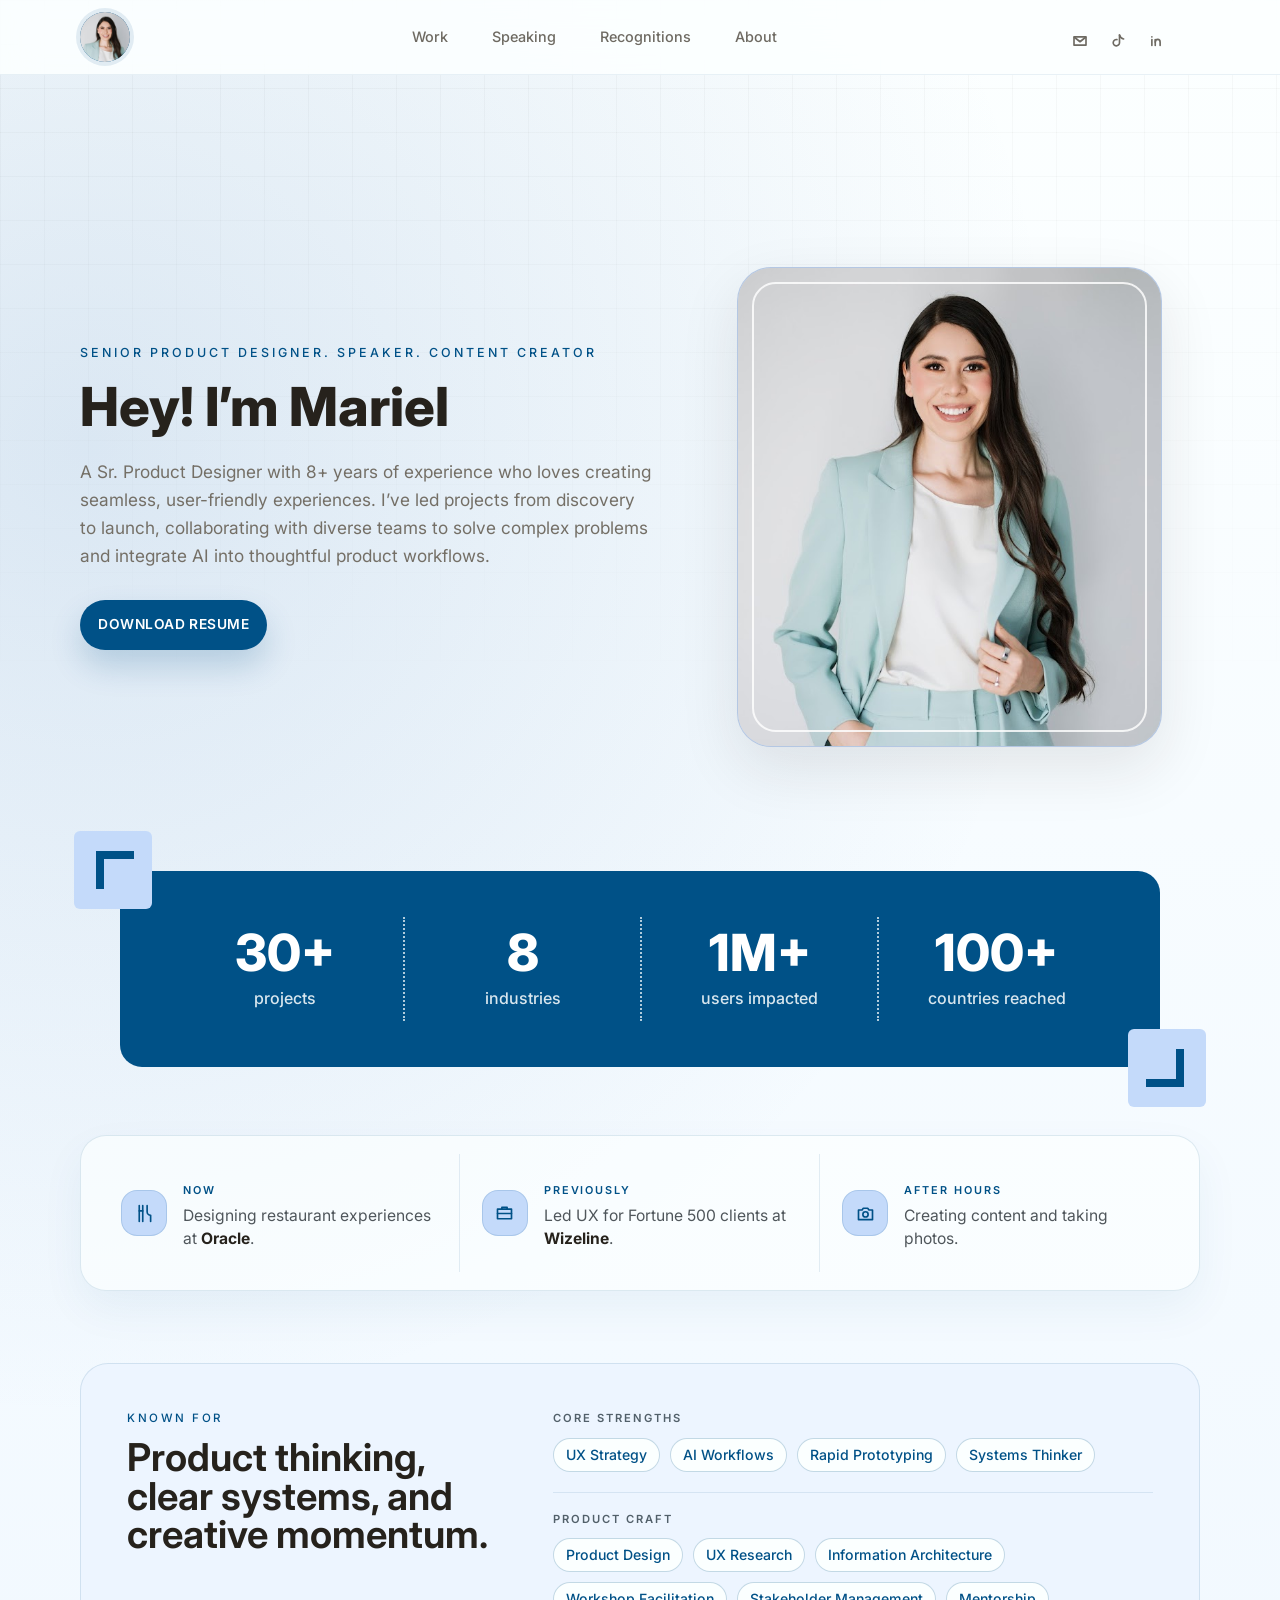
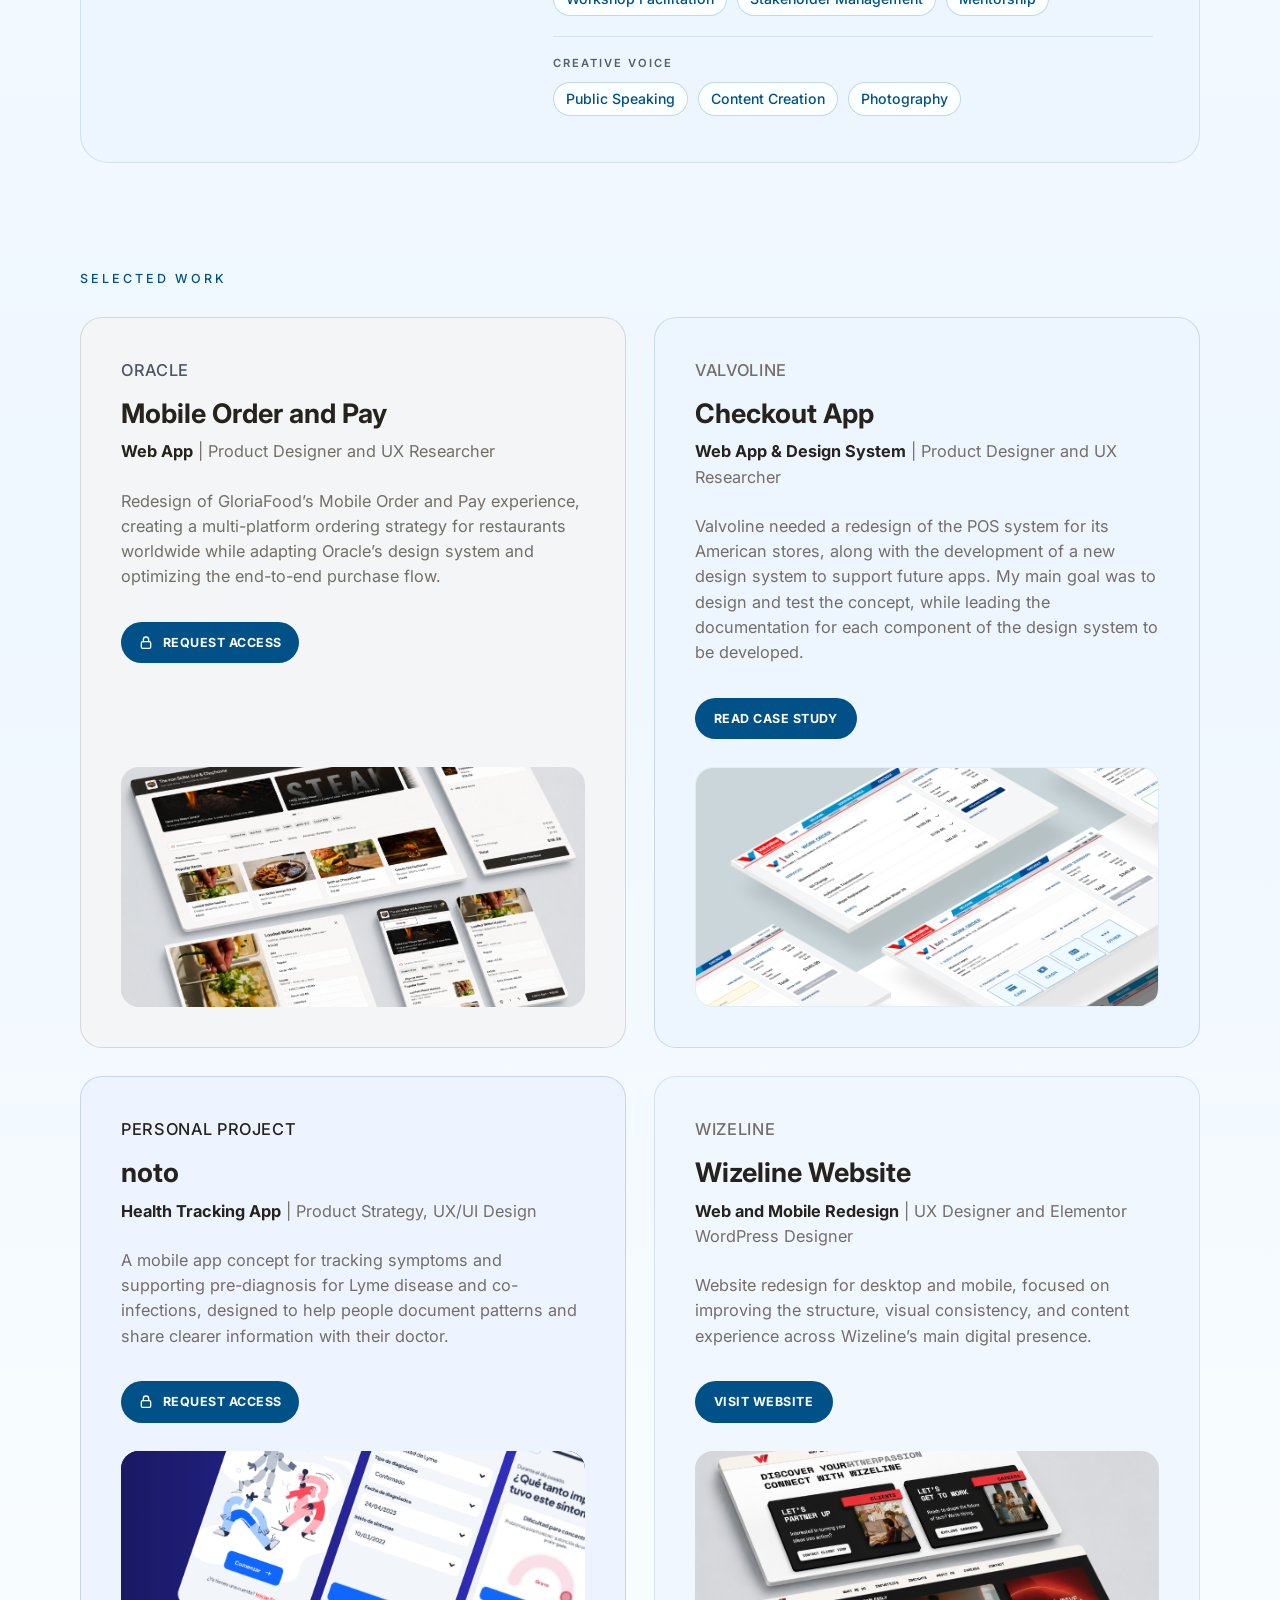
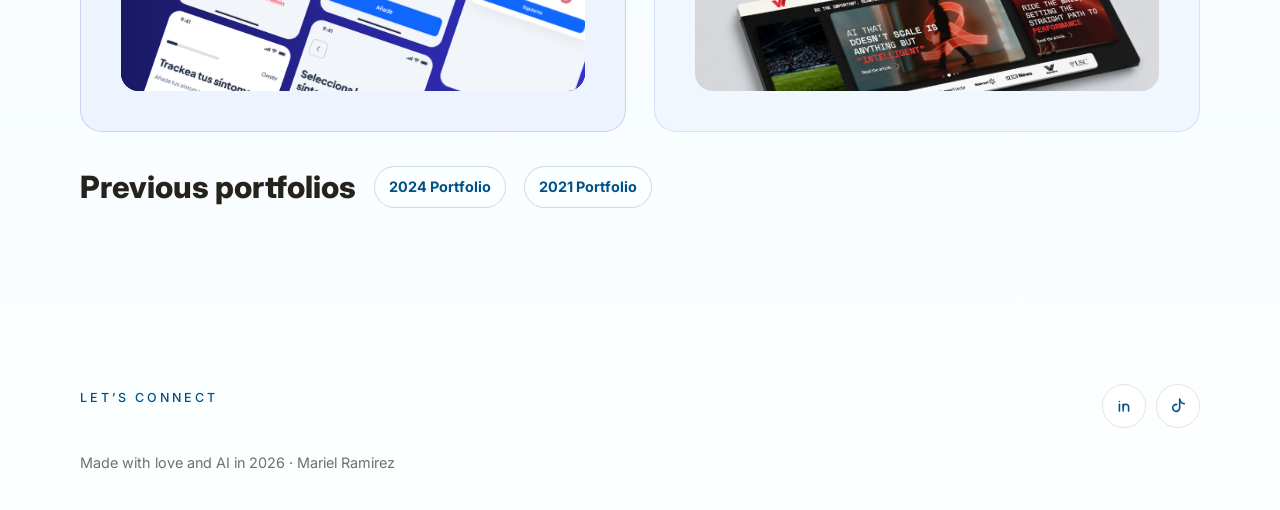
==== index.html @ 27abe045 "Add files via upload" ====
<!doctype html>
<html lang="en">
  <head>
    <meta charset="UTF-8" />
    <meta name="viewport" content="width=device-width, initial-scale=1.0" />
    <title>Mariel Ramirez | Senior UX Designer</title>
    <meta
      name="description"
      content="Senior UX Designer portfolio for Mariel Ramirez, featuring Oracle Mobile Order and Pay, Valvoline Checkout App, enterprise UX, AI workflows, and design systems."
    />
    <link rel="preconnect" href="https://fonts.googleapis.com" />
    <link rel="preconnect" href="https://fonts.gstatic.com" crossorigin />
    <link href="https://fonts.googleapis.com/css2?family=Inter:wght@400;500;600;700;800;900&display=swap" rel="stylesheet" />
    <link rel="stylesheet" href="styles.css" />
  </head>
  <body>
    <a class="skip-link" href="#work">Skip to work</a>

    <header class="site-header">
      <a class="logo" href="#top" aria-label="Mariel Ramirez home">
        <img src="assets/mariel-avatar.jpg" alt="" />
      </a>
      <nav class="top-nav" aria-label="Primary navigation">
        <a href="#work">Work</a>
        <a href="speaking.html">Speaking</a>
        <a href="recognitions.html">Recognitions</a>
        <a href="about.html">About</a>
      </nav>
      <div class="social-links" aria-label="Social links">
        <a class="icon-link" href="mailto:mariel.ramirezrom@gmail.com" aria-label="Email Mariel">
          <svg viewBox="0 0 24 24" aria-hidden="true"><path d="M4 6.5h16v11H4z"/><path d="m4.5 7 7.5 6 7.5-6"/></svg>
        </a>
        <a class="icon-link" href="https://www.tiktok.com/@soymarielramirez" target="_blank" rel="noreferrer" aria-label="Mariel on TikTok">
          <svg viewBox="0 0 24 24" aria-hidden="true"><path d="M14 4v10.2a4.2 4.2 0 1 1-3.4-4.1"/><path d="M14 4c.8 3.1 2.5 4.8 5.5 5.3"/></svg>
        </a>
        <a class="icon-link" href="https://www.linkedin.com/in/mariel-ramirez/" target="_blank" rel="noreferrer" aria-label="Mariel on LinkedIn">
          <svg viewBox="0 0 24 24" aria-hidden="true"><path d="M6.5 10v8"/><path d="M6.5 6.5v.1"/><path d="M11 18v-8"/><path d="M11 13.5c0-2.2 1.3-3.7 3.4-3.7 2 0 3.1 1.3 3.1 3.7V18"/></svg>
        </a>
      </div>
      <button class="menu-button" type="button" aria-expanded="false" aria-controls="mobile-nav">
        <span class="sr-only">Open navigation</span>
        <span></span>
        <span></span>
      </button>
    </header>

    <nav class="mobile-nav" id="mobile-nav" aria-label="Mobile navigation">
      <a href="#work">Work</a>
      <a href="speaking.html">Speaking</a>
      <a href="recognitions.html">Recognitions</a>
      <a href="about.html">About</a>
      <a href="https://www.linkedin.com/in/mariel-ramirez/" target="_blank" rel="noreferrer">LinkedIn</a>
      <a href="https://www.tiktok.com/@soymarielramirez" target="_blank" rel="noreferrer">TikTok</a>
    </nav>

    <main id="top">
      <section class="hero">
        <div class="hero-copy">
          <p class="kicker">Senior Product Designer. Speaker. Content Creator</p>
          <h1>Hey! I’m Mariel</h1>
          <p class="hero-text">
            A Sr. Product Designer with 8+ years of experience who loves creating seamless, user-friendly experiences.
            I’ve led projects from discovery to launch, collaborating with diverse teams to solve complex problems and
            integrate AI into thoughtful product workflows.
          </p>
          <div class="hero-actions">
            <a class="button primary" href="assets/Resume_MarielRamirez.pdf" download>DOWNLOAD RESUME</a>
          </div>
        </div>

        <div class="hero-media" aria-label="Portrait and highlights">
          <div class="photo-frame">
            <img src="assets/mariel-hero.jpg" alt="Mariel Ramirez smiling in a mint suit" />
          </div>
        </div>
      </section>

      <section class="impact-ribbon" aria-label="Impact highlights">
        <span class="corner-mark corner-start" aria-hidden="true"></span>
        <div class="impact-grid">
          <div class="impact-item">
            <strong>30+</strong>
            <span>projects</span>
          </div>
          <div class="impact-item">
            <strong>8</strong>
            <span>industries</span>
          </div>
          <div class="impact-item">
            <strong>1M+</strong>
            <span>users impacted</span>
          </div>
          <div class="impact-item">
            <strong>100+</strong>
            <span>countries reached</span>
          </div>
        </div>
        <span class="corner-mark corner-end" aria-hidden="true"></span>
      </section>

      <section class="intro-strip" aria-label="Professional summary">
        <article class="intro-highlight">
          <span class="highlight-icon" aria-hidden="true">
            <svg viewBox="0 0 24 24"><path d="M6 3v18"/><path d="M10 3v18"/><path d="M6 9h4"/><path d="M15 3v7a4 4 0 0 0 4 4v7"/></svg>
          </span>
          <div>
            <span class="intro-label">Now</span>
            <p>Designing restaurant experiences at <strong>Oracle</strong>.</p>
          </div>
        </article>
        <article class="intro-highlight">
          <span class="highlight-icon" aria-hidden="true">
            <svg viewBox="0 0 24 24"><path d="M4 7h16v11H4z"/><path d="M9 7V5h6v2"/><path d="M4 12h16"/></svg>
          </span>
          <div>
            <span class="intro-label">Previously</span>
            <p>Led UX for Fortune 500 clients at <strong>Wizeline</strong>.</p>
          </div>
        </article>
        <article class="intro-highlight">
          <span class="highlight-icon" aria-hidden="true">
            <svg viewBox="0 0 24 24"><path d="M4 8h4l1.5-2h5L16 8h4v11H4z"/><path d="M12 16a3 3 0 1 0 0-6 3 3 0 0 0 0 6z"/></svg>
          </span>
          <div>
            <span class="intro-label">After hours</span>
            <p>Creating content and taking photos.</p>
          </div>
        </article>
      </section>

      <section class="known-for" aria-labelledby="known-for-title">
        <div class="known-for-heading">
          <p class="mini-label">Known for</p>
          <h2 id="known-for-title">Product thinking, clear systems, and creative momentum.</h2>
        </div>
        <div class="skill-groups" aria-label="Skill groups">
          <div class="skill-group skill-group-featured">
            <span class="skill-group-label">Core strengths</span>
            <div class="skill-collage">
              <span class="ticket ticket-primary">UX Strategy</span>
              <span class="ticket ticket-primary">AI Workflows</span>
              <span class="ticket ticket-primary">Rapid Prototyping</span>
              <span class="ticket ticket-primary">Systems Thinker</span>
            </div>
          </div>
          <div class="skill-group">
            <span class="skill-group-label">Product craft</span>
            <div class="skill-collage">
              <span class="ticket ticket-soft">Product Design</span>
              <span class="ticket ticket-line">UX Research</span>
              <span class="ticket ticket-line">Information Architecture</span>
              <span class="ticket ticket-soft">Workshop Facilitation</span>
              <span class="ticket ticket-line">Stakeholder Management</span>
              <span class="ticket ticket-soft">Mentorship</span>
            </div>
          </div>
          <div class="skill-group">
            <span class="skill-group-label">Creative voice</span>
            <div class="skill-collage">
              <span class="ticket ticket-line">Public Speaking</span>
              <span class="ticket ticket-line">Content Creation</span>
              <span class="ticket ticket-soft">Photography</span>
            </div>
          </div>
        </div>
      </section>

      <section class="work-section" id="work" aria-labelledby="work-title">
        <div class="section-label">
          <span>Selected work</span>
        </div>
        <div class="project-list">
          <article class="project-card oracle-card">
            <div>
              <p class="project-eyebrow">Oracle</p>
              <h3>Mobile Order and Pay</h3>
              <p class="project-role"><strong>Web App</strong> | Product Designer and UX Researcher</p>
              <p>
                Redesign of GloriaFood’s Mobile Order and Pay experience, creating a multi-platform ordering strategy
                for restaurants worldwide while adapting Oracle’s design system and optimizing the end-to-end purchase
                flow.
              </p>
              <a class="card-button case-study access-button" href="mailto:mariel.ramirezrom@gmail.com">
                <svg viewBox="0 0 24 24" aria-hidden="true"><rect x="5" y="10" width="14" height="10" rx="2"/><path d="M8 10V7a4 4 0 0 1 8 0v3"/></svg>
                REQUEST ACCESS
              </a>
            </div>
            <div class="project-visual image-visual mobile-order-image" aria-hidden="true">
              <img src="assets/mobile-order-pay.png" alt="" />
            </div>
          </article>

          <article class="project-card valvoline-card">
            <div>
              <p class="project-eyebrow">Valvoline</p>
              <h3>Checkout App</h3>
              <p class="project-role"><strong>Web App &amp; Design System</strong> | Product Designer and UX Researcher</p>
              <p>
                Valvoline needed a redesign of the POS system for its American stores, along with the development of a
                new design system to support future apps. My main goal was to design and test the concept, while leading
                the documentation for each component of the design system to be developed.
              </p>
              <a class="card-button case-study" href="checkout-app.html">READ CASE STUDY</a>
            </div>
            <div class="project-visual image-visual checkout-image" aria-hidden="true">
              <img src="assets/checkout-hero-square.png" alt="" />
            </div>
          </article>

          <article class="project-card noto-card">
            <div>
              <p class="project-eyebrow">Personal Project</p>
              <h3>noto</h3>
              <p class="project-role"><strong>Health Tracking App</strong> | Product Strategy, UX/UI Design</p>
              <p>
                A mobile app concept for tracking symptoms and supporting pre-diagnosis for Lyme disease and
                co-infections, designed to help people document patterns and share clearer information with their doctor.
              </p>
              <a class="card-button case-study access-button" href="mailto:mariel.ramirezrom@gmail.com">
                <svg viewBox="0 0 24 24" aria-hidden="true"><rect x="5" y="10" width="14" height="10" rx="2"/><path d="M8 10V7a4 4 0 0 1 8 0v3"/></svg>
                REQUEST ACCESS
              </a>
            </div>
            <div class="project-visual image-visual noto-image" aria-hidden="true">
              <img src="assets/noto-project.png" alt="" />
            </div>
          </article>

          <article class="project-card wizeline-card">
            <div>
              <p class="project-eyebrow">Wizeline</p>
              <h3>Wizeline Website</h3>
              <p class="project-role"><strong>Web and Mobile Redesign</strong> | UX Designer and Elementor WordPress Designer</p>
              <p>
                Website redesign for desktop and mobile, focused on improving the structure, visual consistency, and
                content experience across Wizeline’s main digital presence.
              </p>
              <a class="card-button case-study" href="https://www.wizeline.com/" target="_blank" rel="noreferrer">VISIT WEBSITE</a>
            </div>
            <div class="project-visual image-visual wizeline-image" aria-hidden="true">
              <img src="assets/wizeline-website.png" alt="" />
            </div>
          </article>

        </div>

        <div class="previous-portfolios">
          <h2>Previous portfolios</h2>
          <a href="https://marielramirezrom.wixsite.com/my-site" target="_blank" rel="noreferrer">2024 Portfolio</a>
          <a href="https://marielramirezrom.wixsite.com/website" target="_blank" rel="noreferrer">2021 Portfolio</a>
        </div>
      </section>

    </main>

    <footer class="site-footer" id="contact">
      <div>
        <p class="kicker">Let’s connect</p>
      </div>
      <div class="footer-links">
        <a href="https://www.linkedin.com/in/mariel-ramirez/" target="_blank" rel="noreferrer" aria-label="Mariel on LinkedIn">
          <svg viewBox="0 0 24 24" aria-hidden="true"><path d="M6.5 10v8"/><path d="M6.5 6.5v.1"/><path d="M11 18v-8"/><path d="M11 13.5c0-2.2 1.3-3.7 3.4-3.7 2 0 3.1 1.3 3.1 3.7V18"/></svg>
        </a>
        <a href="https://www.tiktok.com/@soymarielramirez" target="_blank" rel="noreferrer" aria-label="Mariel on TikTok">
          <svg viewBox="0 0 24 24" aria-hidden="true"><path d="M14 4v10.2a4.2 4.2 0 1 1-3.4-4.1"/><path d="M14 4c.8 3.1 2.5 4.8 5.5 5.3"/></svg>
        </a>
      </div>
      <p class="copyright">Made with love and AI in 2026 · Mariel Ramirez</p>
    </footer>

    <script src="script.js"></script>
  </body>
</html>
---- styles.css ----
:root {
  --blue: #005187;
  --blue-dark: #003f69;
  --ink: #26221c;
  --muted: #746f66;
  --paper: #fcffff;
  --soft-blue: #c4dafa;
  --mid-blue: #4d82bc;
  --sky-blue: #84b6f4;
  --soft-yellow: #fff4c7;
  --soft-pink: #ffe9ee;
  --soft-green: #e6f7ef;
  --line: #e9e2d8;
  --white: #ffffff;
  --cream-card: #eef6ff;
  --radius: 22px;
  --shadow: 0 22px 60px rgba(38, 34, 28, 0.1);
}

* {
  box-sizing: border-box;
}

html {
  scroll-behavior: smooth;
}

body {
  margin: 0;
  background:
    radial-gradient(circle at 7% 12%, rgba(77, 130, 188, 0.18), transparent 28%),
    linear-gradient(180deg, var(--paper), #eff7ff 58%, var(--paper));
  color: var(--ink);
  font-family: Inter, system-ui, -apple-system, BlinkMacSystemFont, "Segoe UI", sans-serif;
  line-height: 1.55;
}

body::before {
  position: fixed;
  inset: 0;
  z-index: -1;
  pointer-events: none;
  content: "";
  background-image:
    linear-gradient(rgba(38, 34, 28, 0.035) 1px, transparent 1px),
    linear-gradient(90deg, rgba(38, 34, 28, 0.035) 1px, transparent 1px);
  background-size: 44px 44px;
  mask-image: linear-gradient(to bottom, black, transparent 78%);
}

img {
  display: block;
  width: 100%;
}

a {
  color: inherit;
  text-decoration: none;
}

.reveal {
  opacity: 0;
  transform: translateY(22px);
  transition:
    opacity 700ms ease,
    transform 700ms cubic-bezier(0.22, 1, 0.36, 1);
  transition-delay: var(--reveal-delay, 0ms);
}

.reveal.is-visible {
  opacity: 1;
  transform: translateY(0);
}

.reveal-soft {
  transform: translateY(14px) scale(0.985);
}

.reveal-soft.is-visible {
  transform: translateY(0) scale(1);
}

@media (prefers-reduced-motion: reduce) {
  html {
    scroll-behavior: auto;
  }

  .reveal,
  .reveal-soft {
    opacity: 1;
    transform: none;
    transition: none;
  }
}

.skip-link,
.sr-only {
  position: absolute;
  width: 1px;
  height: 1px;
  overflow: hidden;
  clip: rect(0, 0, 0, 0);
  white-space: nowrap;
}

.skip-link:focus {
  z-index: 50;
  top: 16px;
  left: 16px;
  width: auto;
  height: auto;
  padding: 10px 14px;
  clip: auto;
  border-radius: 999px;
  background: #005187;
  color: var(--white);
}

.site-header {
  position: sticky;
  top: 0;
  z-index: 20;
  display: grid;
  grid-template-columns: auto 1fr auto auto;
  gap: clamp(18px, 3vw, 36px);
  align-items: center;
  width: 100%;
  min-height: 74px;
  margin: 0;
  padding: 12px max(32px, calc((100vw - 1120px) / 2));
  border: 0;
  border-bottom: 1px solid rgba(0, 81, 135, 0.08);
  border-radius: 0;
  background: rgba(252, 255, 255, 0.88);
  box-shadow: none;
  backdrop-filter: blur(18px);
}

.mobile-nav,
main,
.site-footer {
  width: min(1120px, calc(100% - 32px));
  margin-inline: auto;
}

.case-body main {
  width: min(1320px, calc(100% - 32px));
}

.logo {
  width: 50px;
  height: 50px;
  display: block;
  overflow: hidden;
  border-radius: 50%;
  background: var(--blue);
  box-shadow: 0 0 0 4px rgba(0, 81, 135, 0.1);
}

.logo img {
  height: 100%;
  object-fit: cover;
  object-position: center 13%;
}

.top-nav,
.social-links,
.footer-links {
  display: flex;
  align-items: center;
  gap: 8px;
}

.top-nav {
  justify-content: center;
  gap: 18px;
}

.top-nav a,
.social-links a,
.mobile-nav a,
.footer-links a {
  position: relative;
  padding: 10px 13px;
  border-radius: 999px;
  color: #6e6a62;
  font-size: 0.9rem;
  font-weight: 500;
}

.icon-link {
  display: grid;
  width: 30px;
  height: 30px;
  place-items: center;
  padding: 0;
  color: #777268;
}

.icon-link svg {
  width: 18px;
  height: 18px;
  fill: none;
  stroke: currentColor;
  stroke-linecap: round;
  stroke-linejoin: round;
  stroke-width: 2.2;
}

.top-nav a:hover,
.top-nav a:focus-visible,
.mobile-nav a:hover,
.mobile-nav a:focus-visible,
.footer-links a:hover,
.footer-links a:focus-visible {
  color: var(--blue);
}

.top-nav a::after {
  position: absolute;
  right: 13px;
  bottom: 5px;
  left: 13px;
  height: 1px;
  content: "";
  background: var(--blue);
  transform: scaleX(0);
  transform-origin: center;
  transition: transform 180ms ease;
}

.top-nav a:hover::after,
.top-nav a:focus-visible::after,
.top-nav a[aria-current="page"]::after {
  transform: scaleX(1);
}

.top-nav a[aria-current="page"] {
  color: var(--blue);
}

.social-links a:hover,
.social-links a:focus-visible {
  color: var(--blue);
  transform: translateY(-1px);
}

.social-links a {
  border: 0;
  background: transparent;
}

.menu-button {
  display: none;
  width: 46px;
  height: 46px;
  border: 1px solid var(--line);
  border-radius: 50%;
  background: var(--white);
}

.menu-button span:not(.sr-only) {
  display: block;
  width: 18px;
  height: 2px;
  margin: 5px auto;
  background: var(--ink);
}

.mobile-nav {
  position: sticky;
  top: 88px;
  z-index: 19;
  display: none;
  padding: 12px;
  border: 1px solid var(--line);
  border-radius: var(--radius);
  background: rgba(255, 253, 250, 0.96);
  box-shadow: var(--shadow);
}

.mobile-nav.is-open {
  display: grid;
}

.hero {
  display: grid;
  grid-template-columns: minmax(0, 1.04fr) minmax(360px, 0.86fr);
  gap: clamp(28px, 6vw, 78px);
  align-items: center;
  min-height: calc(100vh - 96px);
  padding: clamp(34px, 4vw, 52px) 0 12px;
}

.kicker,
.project-eyebrow,
.section-label span {
  margin: 0 0 16px;
  color: var(--blue);
  font-size: 0.78rem;
  font-weight: 500;
  letter-spacing: 0.24em;
  text-transform: uppercase;
}

.project-eyebrow {
  font-size: 0.62rem;
  letter-spacing: 0.04em;
}

h1,
h2,
h3,
p {
  margin-top: 0;
}

h1,
h2 {
  font-family: Inter, system-ui, -apple-system, BlinkMacSystemFont, "Segoe UI", sans-serif;
  line-height: 1.03;
  letter-spacing: 0;
}

h1 {
  font-weight: 800;
}

h2 {
  font-weight: 900;
}

h1 {
  max-width: 800px;
  margin-bottom: 24px;
  font-size: clamp(2.7rem, 4.2vw, 3.7rem);
}

h2 {
  max-width: 860px;
  margin-bottom: 28px;
  font-size: clamp(2.2rem, 4.3vw, 4.4rem);
}

h3 {
  margin-bottom: 12px;
  font-size: clamp(1.45rem, 2.1vw, 2.1rem);
  line-height: 1.05;
}

.hero-text {
  max-width: 670px;
  color: var(--muted);
  font-size: clamp(1rem, 1.35vw, 1.12rem);
  font-weight: 400;
  line-height: 1.62;
}

.hero-actions {
  display: flex;
  flex-wrap: wrap;
  gap: 12px;
  margin-top: 30px;
}

.button {
  display: inline-flex;
  align-items: center;
  justify-content: center;
  min-height: 50px;
  padding: 0 18px;
  border-radius: 999px;
  font-size: 0.86rem;
  font-weight: 600;
  letter-spacing: 0.04em;
}

.button.primary {
  background: var(--blue);
  color: var(--white);
  box-shadow: 0 16px 32px rgba(0, 81, 135, 0.2);
}

.button.primary:hover,
.button.primary:focus-visible {
  background: #4d82bc;
  color: var(--white);
}

.button.primary:active {
  background: #003f69;
  transform: translateY(0);
  box-shadow: 0 8px 18px rgba(0, 81, 135, 0.18);
}

.button.ghost {
  border: 1px solid var(--line);
  background: rgba(255, 255, 255, 0.72);
}

.button:hover {
  transform: translateY(-2px);
}

.hero-media {
  position: relative;
  min-height: 500px;
}

.photo-frame {
  position: absolute;
  inset: 4% 8% 0 2%;
  overflow: hidden;
  border: 1px solid rgba(38, 34, 28, 0.1);
  border-radius: 34px;
  background: var(--soft-blue);
  box-shadow: var(--shadow);
}

.photo-frame::before {
  position: absolute;
  inset: 14px;
  z-index: 2;
  pointer-events: none;
  content: "";
  border: 2px solid rgba(255, 255, 255, 0.82);
  border-radius: 24px;
}

.photo-frame img {
  height: 100%;
  object-fit: cover;
  object-position: center top;
}

.impact-ribbon {
  position: relative;
  width: min(1040px, calc(100% - 40px));
  margin: -8px auto 76px;
  padding: clamp(28px, 5vw, 46px);
  border-radius: 22px;
  background: var(--blue);
  color: var(--white);
}

.impact-grid {
  display: grid;
  grid-template-columns: repeat(4, 1fr);
  gap: 0;
}

.impact-item {
  display: grid;
  align-content: center;
  min-height: 104px;
  padding: 0 24px;
  text-align: center;
}

.impact-item + .impact-item {
  border-left: 2px dotted rgba(252, 255, 255, 0.7);
}

.impact-item strong {
  display: block;
  color: var(--white);
  font-size: clamp(2rem, 4vw, 3.25rem);
  font-weight: 800;
  line-height: 1;
  text-align: center;
}

.impact-item span {
  display: block;
  max-width: 220px;
  margin: 8px auto 0;
  color: rgba(252, 255, 255, 0.86);
  font-size: 1rem;
  font-weight: 500;
  text-transform: lowercase;
}

.corner-mark {
  position: absolute;
  display: block;
  width: 78px;
  height: 78px;
  border-radius: 6px;
  background: #c4dafa;
}

.corner-mark::before {
  position: absolute;
  width: 30px;
  height: 30px;
  content: "";
  border-color: var(--blue);
  border-style: solid;
}

.corner-start {
  top: -40px;
  left: -46px;
}

.corner-start::before {
  top: 20px;
  left: 22px;
  border-width: 8px 0 0 8px;
}

.corner-end {
  right: -46px;
  bottom: -40px;
}

.corner-end::before {
  right: 22px;
  bottom: 20px;
  border-width: 0 8px 8px 0;
}

.floating-note {
  position: absolute;
  z-index: 3;
  width: min(250px, 60%);
  padding: 18px;
  border: 1px solid rgba(38, 34, 28, 0.12);
  border-radius: var(--radius);
  box-shadow: var(--shadow);
}

.floating-note span {
  display: block;
  margin-bottom: 6px;
  font-size: 1.45rem;
  font-weight: 900;
}

.floating-note p {
  margin: 0;
  color: rgba(38, 34, 28, 0.78);
  font-size: 0.92rem;
  line-height: 1.35;
}

.note-blue {
  right: 0;
  bottom: 90px;
  background: var(--blue);
  color: var(--white);
  transform: rotate(3deg);
}

.note-blue p {
  color: rgba(255, 255, 255, 0.84);
}

.note-light {
  left: 0;
  bottom: 30px;
  background: #c4dafa;
  transform: rotate(-3deg);
}

.intro-strip {
  display: grid;
  grid-template-columns: repeat(3, 1fr);
  gap: 0;
  margin: -8px 0 72px;
  padding: 18px;
  border: 1px solid rgba(0, 81, 135, 0.12);
  border-radius: 26px;
  background: rgba(252, 255, 255, 0.66);
  box-shadow: 0 18px 44px rgba(0, 81, 135, 0.06);
}

.intro-strip article {
  position: relative;
  display: flex;
  gap: 16px;
  align-items: center;
  min-height: 116px;
  padding: 22px;
  overflow: hidden;
  border-right: 1px solid rgba(0, 81, 135, 0.1);
  background: transparent;
}

.intro-strip article:last-child {
  border-right: 0;
}

.highlight-icon {
  display: grid;
  flex: 0 0 46px;
  width: 46px;
  height: 46px;
  place-items: center;
  border: 1px solid rgba(0, 81, 135, 0.14);
  border-radius: 16px;
  background: #c4dafa;
  color: var(--blue);
}

.highlight-icon svg {
  width: 21px;
  height: 21px;
  fill: none;
  stroke: currentColor;
  stroke-linecap: round;
  stroke-linejoin: round;
  stroke-width: 1.9;
}

.intro-strip p {
  position: relative;
  z-index: 2;
  margin: 0;
  color: #4f565b;
  font-size: 0.98rem;
  line-height: 1.45;
}

.intro-strip strong {
  color: var(--ink);
}

.intro-label {
  display: inline-flex;
  margin-bottom: 6px;
  color: var(--blue);
  font-size: 0.68rem;
  font-weight: 600;
  letter-spacing: 0.18em;
  text-transform: uppercase;
}

.known-for {
  display: grid;
  grid-template-columns: minmax(260px, 0.38fr) minmax(0, 0.62fr);
  gap: clamp(28px, 5vw, 58px);
  align-items: start;
  margin: 0 auto 106px;
  padding: clamp(28px, 5vw, 46px);
  border: 1px solid rgba(0, 81, 135, 0.12);
  border-radius: 28px;
  background: #edf5ff;
  text-align: left;
}

.known-for h2 {
  max-width: 420px;
  margin: 0;
  font-family: Inter, system-ui, -apple-system, BlinkMacSystemFont, "Segoe UI", sans-serif;
  color: var(--ink);
  font-size: clamp(1.75rem, 3vw, 2.85rem);
  font-weight: 650;
  line-height: 1;
}

.mini-label {
  margin: 0 0 10px;
  color: var(--blue);
  font-size: 0.72rem;
  font-weight: 500;
  letter-spacing: 0.22em;
  text-transform: uppercase;
}

.skill-collage {
  display: flex;
  flex-wrap: wrap;
  justify-content: flex-start;
  gap: 10px;
}

.skill-groups {
  display: grid;
  gap: 20px;
}

.skill-group {
  display: grid;
  gap: 10px;
}

.skill-group + .skill-group {
  padding-top: 18px;
  border-top: 1px solid rgba(0, 81, 135, 0.1);
}

.skill-group-label {
  color: #52606a;
  font-size: 0.7rem;
  font-weight: 600;
  letter-spacing: 0.18em;
  text-transform: uppercase;
}

.ticket {
  display: inline-flex;
  align-items: center;
  min-height: 34px;
  padding: 7px 12px;
  border-radius: 999px;
  font-size: 0.88rem;
  font-weight: 500;
  line-height: 1;
  box-shadow: none;
}

.ticket-primary {
  border: 1px solid rgba(0, 81, 135, 0.22);
  background: rgba(252, 255, 255, 0.92);
  color: var(--blue);
  font-weight: 500;
}

.ticket-soft {
  border: 1px solid rgba(0, 81, 135, 0.22);
  background: rgba(252, 255, 255, 0.92);
  color: var(--blue);
}

.ticket-sky {
  border: 1px solid rgba(0, 81, 135, 0.22);
  background: rgba(252, 255, 255, 0.92);
  color: var(--blue);
}

.ticket-line {
  border: 1px solid rgba(0, 81, 135, 0.22);
  background: rgba(252, 255, 255, 0.92);
  color: var(--blue);
}

.project-card,
.metrics,
.about-section,
.recognition,
.recognition-list article {
  border: 1px solid rgba(38, 34, 28, 0.1);
  border-radius: var(--radius);
  background: rgba(255, 255, 255, 0.7);
  box-shadow: 0 12px 36px rgba(38, 34, 28, 0.06);
}

.work-section,
.metrics,
.about-section,
.speaking-section,
.recognition,
.site-footer {
  margin-top: 104px;
}

.work-section,
.metrics,
.about-section,
.speaking-section,
.recognition {
  scroll-margin-top: 110px;
}

.section-label {
  display: flex;
  justify-content: space-between;
  gap: 16px;
  align-items: center;
  margin-bottom: 12px;
}

.section-label a {
  padding: 10px 14px;
  border: 1px solid var(--line);
  border-radius: 999px;
  background: var(--white);
  color: var(--blue);
  font-weight: 900;
}

.project-list {
  display: grid;
  grid-template-columns: repeat(2, minmax(0, 1fr));
  gap: 28px;
  align-items: stretch;
}

.project-card {
  position: relative;
  display: grid;
  grid-template-rows: auto 240px;
  gap: 28px;
  height: 100%;
  min-height: 0;
  padding: clamp(26px, 4vw, 40px);
  overflow: hidden;
  border: 1px solid rgba(0, 81, 135, 0.12);
  border-radius: 22px;
  background: #edf5ff;
  box-shadow: none;
}

.project-card > div:first-child {
  position: relative;
  z-index: 2;
}

.project-card:first-child {
  background: #f3f5f7;
  border-color: rgba(38, 34, 28, 0.14);
}

.project-card:nth-child(2) {
  background: #edf5ff;
  border-color: rgba(0, 81, 135, 0.16);
}

.project-card:nth-child(3) {
  background: #eef4ff;
  border-color: rgba(31, 63, 176, 0.18);
}

.project-card.noto-card {
  grid-template-rows: auto 240px;
  background: #eef4ff;
}

.project-card.wizeline-card {
  background: #f1f7ff;
  border-color: rgba(77, 130, 188, 0.18);
}

.project-card.oracle-card {
  background: #f3f5f7;
}

.project-card.oracle-card .project-eyebrow {
  color: #4b5563;
}

.project-card.oracle-card .card-button {
  border-color: transparent;
  color: var(--white);
}

.project-card.oracle-card .card-button span {
  color: var(--white);
}

.project-card.valvoline-card {
  background: #edf5ff;
}

.project-card.noto-card .project-eyebrow,
.project-card.noto-card h3,
.project-card.noto-card p strong {
  color: var(--ink);
}

.project-card.featured {
  background: linear-gradient(135deg, var(--blue), var(--blue-dark));
  color: var(--white);
}

.project-card.featured .project-eyebrow,
.project-card.featured p,
.project-card.featured li {
  color: rgba(255, 255, 255, 0.82);
}

.project-card p {
  max-width: 500px;
  color: var(--muted);
  font-size: 1.02rem;
}

.project-card p strong {
  color: var(--ink);
}

.project-role {
  margin-bottom: 24px;
  color: var(--ink);
}

.project-card ul {
  display: flex;
  flex-wrap: wrap;
  gap: 8px 14px;
  margin: 22px 0 0;
  padding: 0;
  list-style: none;
}

.card-button {
  display: inline-flex;
  align-items: center;
  gap: 8px;
  margin-top: 16px;
  padding: 10px 18px;
  border: 1px solid rgba(38, 34, 28, 0.42);
  border-radius: 999px;
  color: var(--ink);
  font-weight: 700;
}

.card-button.case-study {
  border-color: transparent;
  background: var(--blue);
  color: var(--white);
  font-size: 0.78rem;
  letter-spacing: 0.04em;
  text-transform: uppercase;
}

.card-button.access-button {
  gap: 9px;
  padding: 10px 16px;
}

.card-button.access-button svg {
  width: 16px;
  height: 16px;
  fill: none;
  stroke: currentColor;
  stroke-linecap: round;
  stroke-linejoin: round;
  stroke-width: 2;
}

.card-button span {
  color: var(--blue);
  font-weight: 900;
}

.project-card li {
  padding: 0;
  border: 0;
  border-radius: 0;
  background: transparent;
  color: #5b666c;
  font-size: 0.76rem;
  font-weight: 600;
  letter-spacing: 0.05em;
  text-transform: uppercase;
}

.project-card li::before {
  color: var(--mid-blue);
  content: "• ";
}

.previous-portfolios {
  display: flex;
  flex-wrap: wrap;
  gap: 14px 18px;
  align-items: center;
  margin-top: 34px;
}

.previous-portfolios h2 {
  margin: 0;
  color: var(--ink);
  font-size: clamp(1.45rem, 2.4vw, 2rem);
  font-weight: 800;
  letter-spacing: 0;
}

.previous-portfolios a {
  display: inline-flex;
  align-items: center;
  min-height: 38px;
  padding: 9px 14px;
  border: 1px solid rgba(0, 81, 135, 0.2);
  border-radius: 999px;
  background: rgba(252, 255, 255, 0.84);
  color: var(--blue);
  font-size: 0.9rem;
  font-weight: 700;
}

.previous-portfolios a:hover,
.previous-portfolios a:focus-visible {
  background: #dcecff;
}

.tag-cloud span {
  padding: 8px 11px;
  border: 1px solid rgba(38, 34, 28, 0.12);
  border-radius: 999px;
  background: rgba(255, 255, 255, 0.62);
  color: var(--ink);
  font-size: 0.84rem;
  font-weight: 700;
}

.project-card.featured li {
  border-color: rgba(255, 255, 255, 0.22);
  background: rgba(255, 255, 255, 0.12);
}

.project-visual {
  position: relative;
  z-index: 1;
  align-self: end;
  width: 100%;
  height: 240px;
  min-height: 0;
  overflow: hidden;
  border: 1px solid rgba(0, 81, 135, 0.1);
  border-radius: 18px;
  background: #fcffff;
  box-shadow: none;
  transform: none;
}

.case-study-section {
  margin-top: 48px;
  padding: clamp(24px, 5vw, 52px);
  border: 1px solid rgba(0, 81, 135, 0.14);
  border-radius: 28px;
  background: #fcffff;
  box-shadow: 0 18px 44px rgba(0, 81, 135, 0.08);
  scroll-margin-top: 96px;
}

.case-study-page {
  margin-top: clamp(54px, 8vw, 96px);
}

.case-study-header {
  display: grid;
  grid-template-columns: minmax(0, 1fr) auto;
  gap: 24px;
  align-items: start;
  margin-bottom: 28px;
}

.case-study-header h1,
.case-study-header h2 {
  max-width: 920px;
  margin-bottom: 18px;
  font-size: clamp(2.2rem, 5vw, 4.35rem);
}

.case-study-header p:not(.project-eyebrow) {
  max-width: 720px;
  color: var(--muted);
  font-size: 1.05rem;
}

.case-close {
  min-height: 42px;
  padding: 0 16px;
  border: 1px solid rgba(0, 81, 135, 0.22);
  border-radius: 999px;
  background: #eef6ff;
  color: var(--blue);
  font: inherit;
  font-size: 0.9rem;
  cursor: pointer;
}

.case-close:hover,
.case-close:focus-visible {
  background: #c4dafa;
}

.case-hero-card {
  overflow: hidden;
  margin-bottom: 18px;
  border-radius: 22px;
  background: #c4dafa;
}

.case-hero-card img {
  max-height: 380px;
  object-fit: cover;
  object-position: center;
}

.case-study-grid,
.case-bottom {
  display: grid;
  grid-template-columns: repeat(2, minmax(0, 1fr));
  gap: 14px;
  margin-top: 18px;
}

.case-study-grid article,
.case-process,
.case-bottom article {
  padding: 24px;
  border: 1px solid rgba(0, 81, 135, 0.12);
  border-radius: 20px;
  background: #eef6ff;
}

.case-study-grid span {
  display: inline-flex;
  margin-bottom: 18px;
  color: var(--mid-blue);
  font-size: 0.76rem;
  font-weight: 700;
  letter-spacing: 0.16em;
}

.case-study-grid h3,
.case-process h3,
.case-bottom h3 {
  margin-bottom: 12px;
  font-size: clamp(1.2rem, 2vw, 1.55rem);
}

.case-study-grid p,
.case-process li,
.case-bottom p {
  color: var(--muted);
}

.case-process {
  margin-top: 14px;
  background: #c4dafa;
}

.case-process ol {
  display: grid;
  gap: 12px;
  margin: 0;
  padding-left: 20px;
}

.case-process strong {
  color: var(--ink);
}

.case-redesign {
  max-width: 1320px;
  padding: 0;
  border: 0;
  border-radius: 0;
  background: transparent;
  box-shadow: none;
}

.case-study-hero h1 {
  max-width: 900px;
  font-size: clamp(2rem, 4vw, 3.4rem);
  font-weight: 800;
  letter-spacing: 0;
}

.case-meta {
  display: flex;
  flex-wrap: wrap;
  gap: 8px;
  margin-top: 24px;
}

.case-meta span {
  display: inline-flex;
  align-items: center;
  min-height: 34px;
  padding: 8px 12px;
  border-radius: 999px;
  background: #c4dafa;
  color: var(--blue);
  font-size: 0.78rem;
  font-weight: 600;
  letter-spacing: 0.04em;
  text-transform: uppercase;
}

.case-redesign .case-hero-card {
  margin-bottom: 22px;
  border: 1px solid rgba(0, 81, 135, 0.12);
  background: #edf5ff;
}

.case-redesign .case-hero-card img {
  width: 100%;
  max-height: 440px;
  object-fit: cover;
}

.case-layout {
  display: grid;
  grid-template-columns: 150px minmax(0, 1fr);
  gap: clamp(22px, 3vw, 38px);
  align-items: start;
  margin-top: 32px;
}

.case-nav {
  position: sticky;
  top: 102px;
  z-index: 5;
  display: grid;
  gap: 4px;
  padding: 16px 0 16px 18px;
}

.case-nav::before {
  position: absolute;
  top: 18px;
  bottom: 18px;
  left: 4px;
  width: 1px;
  background: rgba(0, 81, 135, 0.18);
  content: "";
}

.case-nav a {
  position: relative;
  padding: 9px 12px;
  border-radius: 12px;
  color: #6a716f;
  font-size: 0.86rem;
  font-weight: 500;
  transition:
    background 180ms ease,
    color 180ms ease,
    transform 180ms ease;
}

.case-nav a::before {
  position: absolute;
  top: 50%;
  left: -18px;
  width: 9px;
  height: 9px;
  border: 2px solid #c4dafa;
  border-radius: 50%;
  background: #fcffff;
  content: "";
  transform: translateY(-50%);
}

.case-nav a:hover,
.case-nav a:focus-visible,
.case-nav a.is-active {
  background: #edf5ff;
  color: var(--blue);
  transform: translateX(2px);
}

.case-nav a.is-active::before {
  border-color: var(--blue);
  background: var(--blue);
}

.case-story {
  display: grid;
  gap: 16px;
}

.case-content-row {
  display: grid;
  grid-template-columns: 150px minmax(0, 1fr);
  gap: clamp(20px, 3vw, 36px);
  padding: clamp(24px, 4vw, 42px);
  border: 1px solid rgba(0, 81, 135, 0.1);
  border-radius: 24px;
  background: #fcffff;
}

.process-row {
  grid-template-columns: 1fr;
}

.process-row .case-section-label {
  position: static;
  display: flex;
  gap: 14px;
  align-items: baseline;
}

.process-row .case-section-label span {
  margin-bottom: 0;
  font-size: 1.35rem;
}

.case-content-row:nth-child(even) {
  background: #f1f7ff;
}

.case-section-label {
  position: sticky;
  top: 172px;
  align-self: start;
}

.case-section-label span {
  display: inline-flex;
  margin-bottom: 12px;
  color: #84b6f4;
  font-size: 2.4rem;
  font-weight: 800;
  line-height: 1;
}

.case-section-label h2 {
  margin: 0;
  color: var(--blue);
  font-size: clamp(1.05rem, 1.8vw, 1.35rem);
  line-height: 1.1;
}

.case-copy {
  display: grid;
  gap: 18px;
  color: var(--ink);
}

.case-copy p {
  max-width: 820px;
  margin: 0;
  color: #4f565b;
  font-size: clamp(1rem, 1.25vw, 1.08rem);
  line-height: 1.68;
}

.case-copy strong {
  color: var(--ink);
}

.case-list {
  display: grid;
  gap: 9px;
  max-width: 820px;
  margin: 0;
  padding-left: 22px;
  color: #4f565b;
  font-size: 1rem;
  line-height: 1.55;
}

.compact-list {
  display: flex;
  flex-wrap: wrap;
  gap: 10px;
  padding-left: 0;
  list-style: none;
}

.compact-list li {
  display: inline-flex;
  align-items: center;
  min-height: 36px;
  padding: 8px 12px;
  border: 1px solid rgba(0, 81, 135, 0.12);
  border-radius: 999px;
  background: #fcffff;
  color: #4f565b;
  line-height: 1.2;
}

.tool-list {
  display: flex;
  flex-wrap: wrap;
  gap: 8px 10px;
  max-width: 820px;
  overflow: visible;
  border: 0;
  border-radius: 0;
  background: transparent;
}

.tool-list span {
  display: inline-flex;
  align-items: center;
  min-height: 36px;
  padding: 8px 12px;
  border: 1px solid rgba(0, 81, 135, 0.14);
  border-radius: 999px;
  background: rgba(252, 255, 255, 0.72);
  color: #4f565b;
  font-size: 1rem;
  font-weight: 500;
  line-height: 1.2;
  box-shadow: none;
}

.process-row {
  background: #eef6ff;
}

.process-stack {
  gap: 18px;
}

.process-step {
  display: grid;
  gap: 18px;
  padding: clamp(22px, 3vw, 30px);
  border: 1px solid rgba(0, 81, 135, 0.12);
  border-radius: 22px;
  background: #fcffff;
}

.split-step {
  grid-template-columns: minmax(0, 0.46fr) minmax(0, 0.54fr);
  align-items: start;
  gap: 20px;
}

.step-heading {
  display: flex;
  gap: 12px;
  align-items: flex-start;
  margin-bottom: 18px;
}

.step-heading span {
  display: grid;
  flex: 0 0 30px;
  width: 30px;
  height: 30px;
  place-items: center;
  border-radius: 50%;
  background: var(--blue);
  color: var(--white);
  font-size: 0.82rem;
  font-weight: 700;
}

.step-heading h3 {
  margin: 1px 0 0;
  font-size: clamp(1.15rem, 1.8vw, 1.55rem);
  line-height: 1.12;
}

.case-figure {
  overflow: hidden;
  margin: 0;
  border: 1px solid rgba(0, 81, 135, 0.1);
  border-radius: 18px;
  background: #d8eaf4;
}

.case-figure img {
  width: 100%;
  display: block;
}

.case-gallery {
  display: grid;
  gap: 14px;
}

.case-note-card {
  display: grid;
  gap: 12px;
  padding: 20px;
  border-radius: 18px;
  background: #edf5ff;
}

.case-note-card ol {
  display: grid;
  gap: 10px;
  margin: 0;
  padding-left: 22px;
  color: #4f565b;
  line-height: 1.55;
}

.demo-placeholder {
  display: grid;
  min-height: 220px;
  place-items: center;
  align-content: center;
  gap: 12px;
  padding: 28px;
  border: 1px dashed rgba(0, 81, 135, 0.32);
  border-radius: 22px;
  background: #edf5ff;
  text-align: center;
}

.demo-placeholder span {
  color: var(--blue);
  font-size: 0.75rem;
  font-weight: 600;
  letter-spacing: 0.22em;
  text-transform: uppercase;
}

.demo-placeholder p {
  max-width: 460px;
}

.demo-video {
  overflow: hidden;
  border: 1px solid rgba(0, 81, 135, 0.14);
  border-radius: 22px;
  background: #edf5ff;
  box-shadow: 0 14px 34px rgba(0, 81, 135, 0.08);
}

.demo-video video {
  display: block;
  width: 100%;
  aspect-ratio: 16 / 9;
  background: #dcecff;
  object-fit: contain;
}

.page-hero {
  max-width: 920px;
  padding: clamp(68px, 9vw, 118px) 0 34px;
}

.page-hero h1 {
  max-width: 900px;
  margin-bottom: 22px;
  font-size: clamp(2.45rem, 4.8vw, 4.25rem);
}

.page-hero p:not(.kicker) {
  max-width: 720px;
  color: var(--muted);
  font-size: clamp(1.05rem, 1.5vw, 1.22rem);
  line-height: 1.65;
}

.editorial-list {
  display: grid;
  gap: 18px;
  margin: 34px 0 80px;
}

.editorial-card {
  display: grid;
  grid-template-columns: minmax(240px, 0.44fr) minmax(0, 0.56fr);
  gap: clamp(24px, 5vw, 58px);
  align-items: stretch;
  min-height: 320px;
  padding: clamp(18px, 3vw, 28px);
  border: 1px solid rgba(0, 81, 135, 0.12);
  border-radius: 24px;
  background: #eef6ff;
}

.editorial-card:nth-child(even) {
  background: #fcffff;
}

.featured-recognition {
  background: #c4dafa;
}

.photo-placeholder {
  display: grid;
  min-height: 260px;
  place-items: center;
  border: 1px dashed rgba(0, 81, 135, 0.32);
  border-radius: 18px;
  background:
    linear-gradient(135deg, rgba(196, 218, 250, 0.46), rgba(252, 255, 255, 0.7)),
    #fcffff;
}

.photo-placeholder span {
  color: var(--blue);
  font-size: 0.74rem;
  font-weight: 500;
  letter-spacing: 0.2em;
  text-transform: uppercase;
}

.event-photo {
  min-height: 260px;
  overflow: hidden;
  border-radius: 18px;
  background: #c4dafa;
}

.event-photo img {
  width: 100%;
  height: 100%;
  min-height: 260px;
  object-fit: cover;
  object-position: center;
}

.featured-recognition .event-photo img {
  object-position: center 38%;
}

.recognition-page-list .event-photo img.photo-lower {
  object-position: center 30%;
}

.recognition-page-list .event-photo img.photo-lower-more {
  object-position: center 18%;
}

.recognition-page-list .editorial-card {
  grid-template-columns: minmax(150px, 0.24fr) minmax(0, 0.76fr);
  min-height: 230px;
  gap: clamp(22px, 4vw, 44px);
}

.recognition-page-list .event-photo,
.recognition-page-list .event-photo img {
  min-height: 180px;
  max-height: 230px;
}

.editorial-card > div:last-child {
  align-self: center;
}

.editorial-card h2 {
  max-width: 620px;
  margin-bottom: 16px;
  font-size: clamp(1.35rem, 2.2vw, 2rem);
  line-height: 1.08;
}

.editorial-card p:not(.project-eyebrow) {
  max-width: 620px;
  color: var(--muted);
  font-size: 1rem;
  line-height: 1.65;
}

.image-visual {
  overflow: hidden;
  background: var(--paper);
}

.image-visual img {
  width: 100%;
  height: 100%;
  min-height: 0;
  object-fit: cover;
  object-position: center;
}

.checkout-image {
  height: 240px;
}

.mobile-order-image {
  height: 240px;
  border: 0;
  border-radius: 18px;
  background: #f3f5f7;
}

.mobile-order-image img {
  object-position: center;
}

.noto-image {
  height: 240px;
  min-height: 0;
  border: 0;
  border-radius: 18px;
  background: #090825;
}

.noto-image img {
  object-position: center 24%;
}

.wizeline-image {
  height: 240px;
  border: 0;
  border-radius: 18px;
  background: #f3f5f7;
}

.wizeline-image img {
  object-position: center;
}

.phone-stack {
  border-color: rgba(17, 24, 39, 0.12);
  background: #e5e7eb;
}

.phone-stack span {
  position: absolute;
  width: 29%;
  height: 82%;
  top: 18%;
  border: 8px solid var(--white);
  border-radius: 26px;
  background: linear-gradient(180deg, #ffffff, #eef2f7);
}

.phone-stack span:nth-child(1) {
  left: 15%;
  transform: rotate(-8deg);
}

.phone-stack span:nth-child(2) {
  left: 36%;
  z-index: 2;
  background: linear-gradient(180deg, #ffffff 0 18%, #111827 18% 32%, #fcffff 32%);
}

.phone-stack span:nth-child(3) {
  right: 15%;
  transform: rotate(8deg);
}

.pos-screen,
.system-board {
  background: #c4dafa;
  transform: rotate(12deg);
}

.pos-screen span,
.system-board span {
  position: absolute;
  border-radius: 12px;
  background: var(--white);
}

.pos-screen span:nth-child(1) {
  inset: 22px auto 22px 22px;
  width: 48px;
  background: var(--blue);
}

.pos-screen span:nth-child(2) {
  top: 30px;
  left: 92px;
  width: 58%;
  height: 24px;
  background: var(--ink);
}

.pos-screen span:nth-child(3) {
  top: 78px;
  left: 92px;
  width: 70%;
  height: 92px;
}

.pos-screen span:nth-child(4) {
  right: 28px;
  bottom: 28px;
  width: 38%;
  height: 52px;
  background: var(--blue);
}

.system-board {
  background: #84b6f4;
  transform: rotate(-7deg);
}

.system-board span:nth-child(1) {
  top: 30px;
  left: 30px;
  width: 34%;
  height: 34px;
  background: var(--blue);
}

.system-board span:nth-child(2) {
  top: 88px;
  left: 30px;
  width: 74%;
  height: 46px;
}

.system-board span:nth-child(3) {
  left: 30px;
  bottom: 34px;
  width: 34%;
  height: 76px;
  background: var(--soft-pink);
}

.system-board span:nth-child(4) {
  right: 30px;
  bottom: 34px;
  width: 34%;
  height: 76px;
  background: var(--soft-yellow);
}

.metrics {
  display: grid;
  grid-template-columns: minmax(0, 0.9fr) minmax(360px, 1fr);
  gap: 48px;
  padding: clamp(26px, 5vw, 54px);
  background: var(--ink);
  color: var(--white);
}

.metrics .kicker {
  color: #c4dafa;
}

.metric-grid {
  display: grid;
  grid-template-columns: repeat(2, 1fr);
  gap: 12px;
}

.metric-grid article {
  padding: 22px;
  border: 1px solid rgba(255, 255, 255, 0.14);
  border-radius: var(--radius);
  background: rgba(255, 255, 255, 0.08);
}

.metric-grid strong {
  display: block;
  margin-bottom: 8px;
  font-size: clamp(2.4rem, 5vw, 4.6rem);
  line-height: 0.92;
}

.metric-grid span {
  color: rgba(255, 255, 255, 0.72);
}

.about-section {
  display: grid;
  grid-template-columns: minmax(220px, 340px) minmax(0, 1fr);
  gap: clamp(24px, 4vw, 48px);
  align-items: center;
  padding: clamp(18px, 3vw, 28px);
}

.about-page {
  margin-top: 24px;
  align-items: center;
}

.about-photo {
  overflow: hidden;
  height: clamp(240px, 26vw, 310px);
  border-radius: 20px;
  background: var(--soft-blue);
}

.about-photo img {
  aspect-ratio: 3 / 4;
  height: 100%;
  object-fit: cover;
  object-position: center 18%;
}

.about-copy {
  display: grid;
  align-content: center;
  max-width: 620px;
}

.about-copy p {
  color: var(--muted);
  font-size: 1.06rem;
}

.about-copy h2 {
  max-width: 580px;
  margin-bottom: 0;
  font-size: clamp(1.28rem, 1.85vw, 1.62rem);
  font-weight: 700;
  line-height: 1.12;
}

.about-lead {
  max-width: 560px;
  margin-top: 14px;
  color: #4f565b;
  font-size: 0.98rem;
  line-height: 1.58;
}

.about-highlights {
  display: none;
  flex-wrap: wrap;
  gap: 10px;
  margin-top: 28px;
}

.about-highlights span {
  display: inline-flex;
  align-items: center;
  min-height: 36px;
  padding: 8px 12px;
  border: 1px solid rgba(0, 81, 135, 0.16);
  border-radius: 999px;
  background: #edf5ff;
  color: var(--blue);
  font-size: 0.82rem;
  font-weight: 700;
}

.tag-cloud {
  display: flex;
  flex-wrap: wrap;
  gap: 8px;
  margin-top: 24px;
}

.tag-cloud span {
  background: #c4dafa;
  color: var(--blue);
}

.about-story {
  display: grid;
  grid-template-columns: minmax(220px, 0.3fr) minmax(0, 0.7fr);
  column-gap: clamp(22px, 3.5vw, 44px);
  row-gap: 32px;
  align-items: start;
  margin-top: 24px;
  padding: clamp(22px, 4vw, 34px);
  border: 1px solid rgba(0, 81, 135, 0.12);
  border-radius: 28px;
  background: rgba(252, 255, 255, 0.86);
}

.about-story .kicker,
.about-vision .kicker {
  margin-bottom: 12px;
  font-size: 0.68rem;
  font-weight: 700;
  letter-spacing: 0.1em;
}

.about-story .story-card + .story-card {
  margin-top: 0;
}

.story-intro {
  position: sticky;
  top: 110px;
  display: block;
  max-width: 320px;
  padding: 0;
  border: 0;
}

.story-intro h2 {
  max-width: 260px;
  margin: 0;
  font-size: clamp(1.25rem, 2.15vw, 1.72rem);
  font-weight: 650;
  line-height: 1.12;
}

.story-card {
  position: relative;
  grid-column: 2;
  display: grid;
  gap: 10px;
  padding: clamp(18px, 2.6vw, 24px) clamp(20px, 3vw, 28px);
  border: 1px solid rgba(0, 81, 135, 0.12);
  border-radius: 18px;
  background: rgba(252, 255, 255, 0.76);
  box-shadow: 0 12px 28px rgba(0, 81, 135, 0.05);
}

.story-card:nth-child(even) {
  background: #edf5ff;
}

.story-card::before {
  position: absolute;
  top: 18px;
  bottom: 18px;
  left: 0;
  width: 3px;
  border-radius: 999px;
  background: #84b6f4;
  content: "";
}

.story-card span {
  display: inline-flex;
  width: fit-content;
  min-height: 28px;
  align-items: center;
  padding: 6px 10px;
  border-radius: 999px;
  background: #c4dafa;
  color: var(--blue);
  font-size: 0.64rem;
  font-weight: 600;
  letter-spacing: 0.08em;
  text-transform: uppercase;
}

.story-card h2 {
  margin: 0;
  font-size: clamp(1.08rem, 1.65vw, 1.35rem);
  font-weight: 700;
  line-height: 1.12;
}

.story-card p {
  margin: 0;
  max-width: 680px;
  color: var(--muted);
  font-size: 0.98rem;
  line-height: 1.58;
}

.about-vision {
  display: grid;
  grid-template-columns: minmax(220px, 0.3fr) minmax(0, 0.7fr);
  gap: clamp(22px, 4vw, 48px);
  margin-top: 24px;
  padding: clamp(22px, 4vw, 36px);
  border: 1px solid rgba(0, 81, 135, 0.12);
  border-radius: 28px;
  background: #edf5ff;
  color: var(--ink);
}

.about-vision .kicker {
  color: var(--blue);
}

.about-vision h2 {
  max-width: 300px;
  margin: 0;
  color: var(--ink);
  font-size: clamp(1.25rem, 2.15vw, 1.78rem);
  font-weight: 650;
  line-height: 1.12;
}

.about-vision p {
  margin: 0;
  color: #4f565b;
  font-size: 1.02rem;
  line-height: 1.65;
}

.about-vision > div:last-child {
  display: grid;
  gap: 18px;
}

.recognition,
.speaking-section {
  padding: clamp(26px, 5vw, 54px);
  background: rgba(255, 255, 255, 0.56);
}

.timeline-list {
  display: grid;
  grid-template-columns: repeat(2, minmax(0, 1fr));
  gap: 14px;
  margin-top: 28px;
}

.timeline-list article {
  padding: 24px;
  border: 1px solid rgba(38, 34, 28, 0.1);
  border-radius: var(--radius);
  background: var(--white);
  box-shadow: 0 12px 36px rgba(38, 34, 28, 0.06);
}

.timeline-list span {
  display: inline-flex;
  margin-bottom: 16px;
  padding: 7px 10px;
  border-radius: 999px;
  background: var(--soft-blue);
  color: var(--blue);
  font-size: 0.82rem;
  font-weight: 900;
}

.timeline-list p {
  color: var(--muted);
}

.site-footer {
  display: grid;
  grid-template-columns: minmax(0, 1fr) auto;
  gap: 24px;
  align-items: center;
  padding: 72px 0 36px;
}

.footer-links {
  justify-content: end;
  flex-wrap: wrap;
  gap: 10px;
}

.footer-links a {
  display: grid;
  width: 44px;
  height: 44px;
  place-items: center;
  padding: 0;
  border: 1px solid var(--line);
  border-radius: 50%;
  background: var(--white);
  color: var(--blue);
}

.footer-links a:hover,
.footer-links a:focus-visible {
  border-color: rgba(0, 81, 135, 0.28);
  background: #c4dafa;
  color: #003f69;
}

.footer-links svg {
  width: 20px;
  height: 20px;
  fill: none;
  stroke: currentColor;
  stroke-linecap: round;
  stroke-linejoin: round;
  stroke-width: 1.9;
}

.copyright {
  grid-column: 1 / -1;
  margin: 0;
  color: var(--muted);
  font-size: 0.9rem;
}

@media (max-width: 920px) {
  .site-header {
    grid-template-columns: auto 1fr auto;
    padding-inline: 16px;
  }

  .top-nav,
  .social-links {
    display: none;
  }

  .menu-button {
    display: block;
    justify-self: end;
  }

  .hero,
  .project-card,
  .metrics,
  .about-section,
  .about-vision,
  .known-for,
  .site-footer {
    grid-template-columns: 1fr;
  }

  .story-intro,
  .story-card {
    grid-template-columns: 1fr;
  }

  .about-story {
    grid-template-columns: 1fr;
  }

  .story-intro {
    position: static;
    max-width: none;
  }

  .story-card {
    grid-column: auto;
    gap: 10px;
  }

  .hero {
    min-height: 0;
    padding-top: 52px;
  }

  .hero-media {
    min-height: 600px;
  }

  .intro-strip,
  .project-list,
  .timeline-list,
  .metric-grid {
    grid-template-columns: 1fr;
  }

  .footer-links {
    justify-content: start;
  }
}

@media (max-width: 620px) {
  .mobile-nav,
  main,
  .site-footer {
    width: min(100% - 40px, 1120px);
  }

  .site-header {
    min-height: 60px;
    padding: 10px 20px;
  }

  .logo,
  .menu-button {
    width: 42px;
    height: 42px;
  }

  h1 {
    font-size: clamp(2.35rem, 10vw, 3rem);
  }

  h2 {
    font-size: clamp(2.35rem, 12vw, 3.6rem);
  }

  .hero-actions {
    width: 100%;
  }

  .button {
    width: auto;
    min-height: 46px;
    padding: 0 20px;
  }

  .hero-media {
    min-height: 500px;
  }

  .impact-ribbon {
    width: min(100% - 40px, 1040px);
    padding: 28px 22px;
  }

  .impact-grid {
    grid-template-columns: repeat(2, 1fr);
  }

  .impact-item {
    min-height: 118px;
    padding: 20px 16px;
  }

  .impact-item + .impact-item {
    border-left: 0;
  }

  .impact-item:nth-child(3) {
    border-left: 2px dotted rgba(252, 255, 255, 0.7);
  }

  .impact-item:nth-child(3),
  .impact-item:nth-child(4) {
    border-top: 2px dotted rgba(252, 255, 255, 0.7);
  }

  .corner-mark {
    width: 54px;
    height: 54px;
  }

  .corner-start {
    top: -28px;
    left: -16px;
  }

  .corner-end {
    right: -16px;
    bottom: -28px;
  }

  .photo-frame {
    inset: 0 0 56px;
  }

  .floating-note {
    width: min(230px, 72%);
  }

  .note-blue {
    right: 0;
    bottom: 76px;
  }

  .note-light {
    left: 0;
    bottom: 8px;
  }

  .intro-strip {
    margin-top: 0;
    margin-bottom: 72px;
    padding: 12px;
  }

  .impact-ribbon {
    margin-bottom: 58px;
  }

  .impact-grid {
    grid-template-columns: 1fr;
  }

  .impact-item,
  .impact-item:nth-child(3) {
    border-left: 0;
  }

  .impact-item + .impact-item {
    border-top: 2px dotted rgba(252, 255, 255, 0.7);
  }

  .known-for {
    margin: 0 auto 74px;
    padding: 22px;
    text-align: left;
  }

  .known-for h2 {
    max-width: 100%;
  }

  .skill-groups {
    gap: 18px;
  }

  .skill-collage {
    justify-content: flex-start;
  }

  .ticket {
    min-height: 36px;
    font-size: 0.86rem;
    transform: none;
  }

  .intro-strip article {
    min-height: auto;
    padding: 18px;
    border-right: 0;
    border-bottom: 1px solid rgba(0, 81, 135, 0.1);
  }

  .intro-strip article:last-child {
    border-bottom: 0;
  }

  .highlight-icon {
    flex-basis: 38px;
    width: 38px;
    height: 38px;
    border-radius: 14px;
  }

  .work-section,
  .metrics,
  .about-section,
  .speaking-section,
  .recognition,
  .site-footer {
    margin-top: 74px;
  }

  .section-label {
    align-items: flex-start;
    flex-direction: column;
  }

  .project-card {
    min-height: 0;
    grid-template-rows: auto 220px;
  }

  .project-card:nth-child(3) {
    grid-column: auto;
    min-height: 0;
  }

  .project-visual {
    width: 100%;
    height: 220px;
    min-height: 0;
  }

  .case-study-header,
  .case-study-grid,
  .case-bottom,
  .case-layout,
  .case-content-row,
  .split-step,
  .editorial-card {
    grid-template-columns: 1fr;
  }

  .case-redesign {
    padding: 0;
  }

  .case-section-label {
    position: static;
  }

  .case-nav {
    position: sticky;
    top: 72px;
    overflow-x: auto;
    display: flex;
    flex-wrap: nowrap;
    margin-bottom: 18px;
    padding: 10px;
    border: 1px solid rgba(0, 81, 135, 0.1);
    border-radius: 16px;
    background: rgba(252, 255, 255, 0.88);
    backdrop-filter: blur(14px);
  }

  .case-nav::before,
  .case-nav a::before {
    display: none;
  }

  .case-nav a {
    white-space: nowrap;
    border-radius: 999px;
  }

  .case-content-row {
    gap: 16px;
    padding: 24px;
    border-radius: 20px;
  }

  .case-section-label span {
    margin-bottom: 8px;
    font-size: 1.8rem;
  }

  .compact-list {
    grid-template-columns: 1fr;
  }

  .process-step {
    padding: 20px;
  }

  .step-heading h3 {
    font-size: 1.2rem;
  }

  .case-close {
    justify-self: start;
  }

  .case-hero-card img {
    max-height: 260px;
  }

  .page-hero {
    padding-top: 54px;
  }

  .photo-placeholder,
  .event-photo,
  .event-photo img {
    min-height: 220px;
  }
}

@media (max-width: 620px) {
  .case-redesign {
    margin-top: 34px;
    padding: 0;
  }

  .case-study-hero h1 {
    font-size: 2rem;
  }

  .case-study-hero p:not(.project-eyebrow) {
    font-size: 0.98rem;
  }

  .case-meta span {
    min-height: 32px;
    font-size: 0.72rem;
  }

  .tool-list span,
  .tool-list span:nth-child(2n),
  .tool-list span:nth-child(4n) {
    min-height: 36px;
    padding: 8px 12px;
    font-size: 1rem;
  }

  .case-content-row {
    padding: 20px;
  }

  .case-copy p,
  .case-list,
  .case-note-card ol {
    font-size: 0.96rem;
  }

  .step-heading {
    gap: 10px;
  }

  .step-heading span {
    flex-basis: 28px;
    width: 28px;
    height: 28px;
    font-size: 0.78rem;
  }

  .step-heading h3 {
    margin-top: 1px;
    font-size: 1.06rem;
  }

  .case-figure,
  .case-note-card,
  .demo-placeholder,
  .demo-video {
    border-radius: 16px;
  }
}
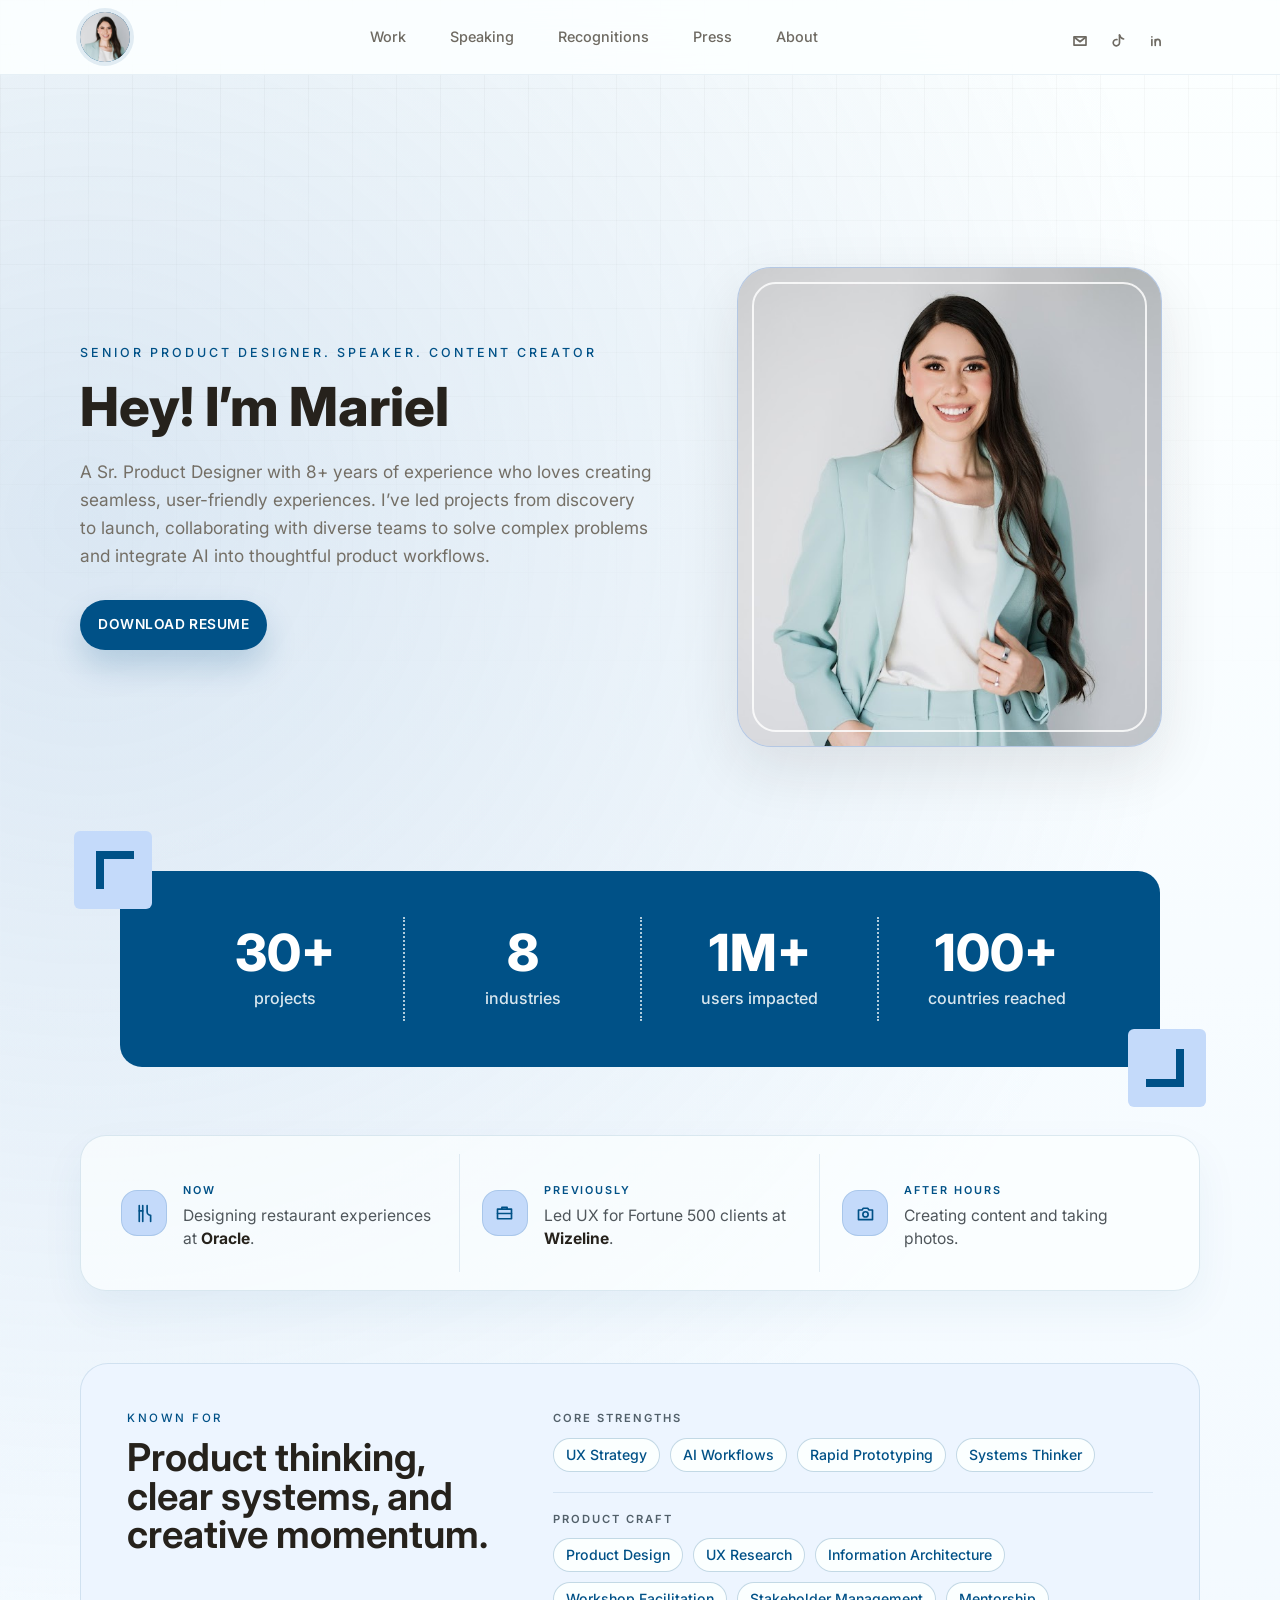
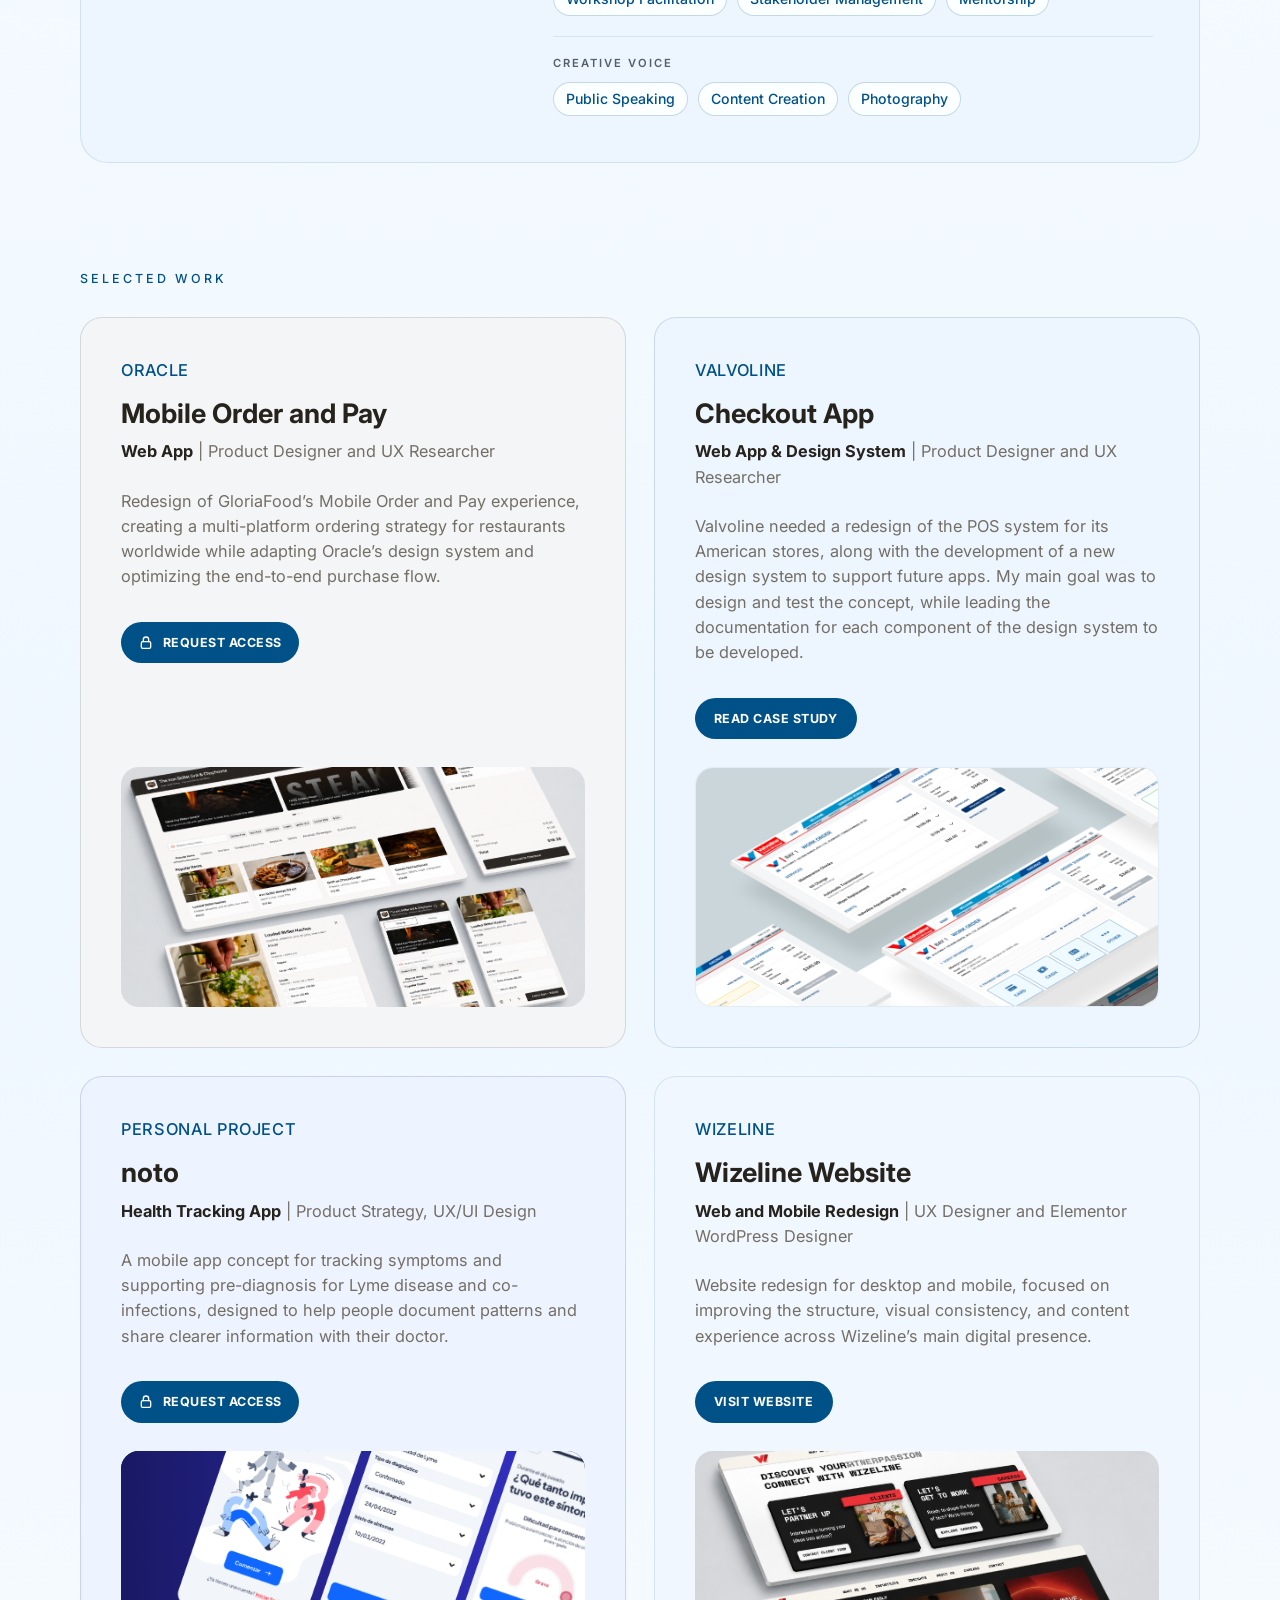
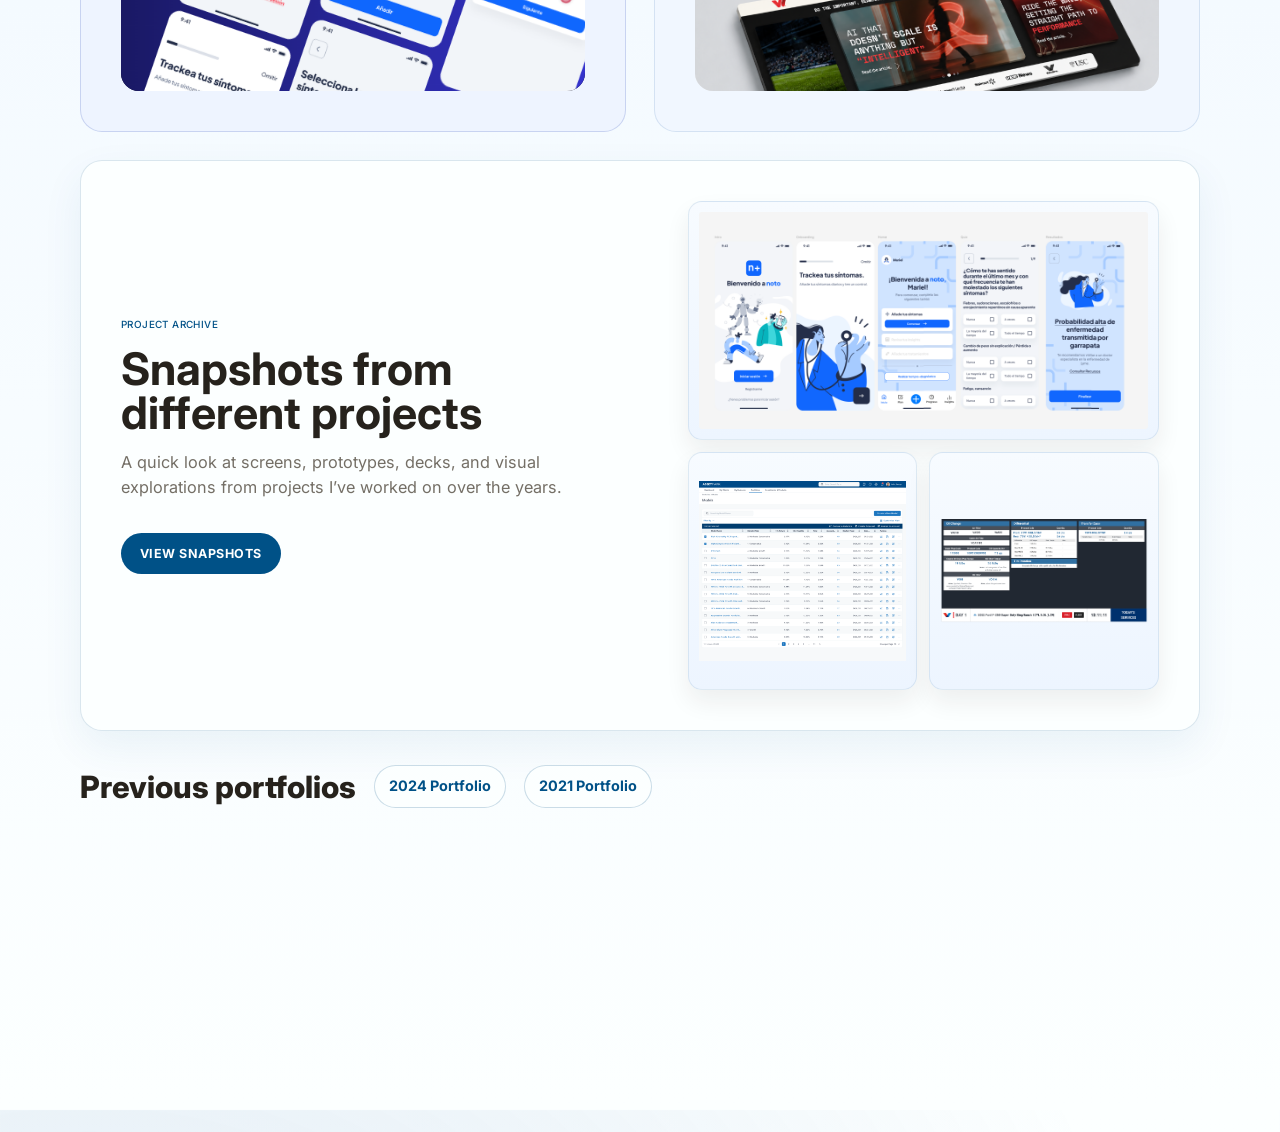
==== commit 7ca61a14: "Add files via upload" ====
--- a/index.html
+++ b/index.html
@@ -11,7 +11,7 @@
     <link rel="preconnect" href="https://fonts.googleapis.com" />
     <link rel="preconnect" href="https://fonts.gstatic.com" crossorigin />
     <link href="https://fonts.googleapis.com/css2?family=Inter:wght@400;500;600;700;800;900&display=swap" rel="stylesheet" />
-    <link rel="stylesheet" href="styles.css" />
+    <link rel="stylesheet" href="styles.css?v=snapshots6" />
   </head>
   <body>
     <a class="skip-link" href="#work">Skip to work</a>
@@ -24,6 +24,7 @@
         <a href="#work">Work</a>
         <a href="speaking.html">Speaking</a>
         <a href="recognitions.html">Recognitions</a>
+        <a href="press.html">Press</a>
         <a href="about.html">About</a>
       </nav>
       <div class="social-links" aria-label="Social links">
@@ -48,6 +49,7 @@
       <a href="#work">Work</a>
       <a href="speaking.html">Speaking</a>
       <a href="recognitions.html">Recognitions</a>
+      <a href="press.html">Press</a>
       <a href="about.html">About</a>
       <a href="https://www.linkedin.com/in/mariel-ramirez/" target="_blank" rel="noreferrer">LinkedIn</a>
       <a href="https://www.tiktok.com/@soymarielramirez" target="_blank" rel="noreferrer">TikTok</a>
@@ -73,6 +75,7 @@
             <img src="assets/mariel-hero.jpg" alt="Mariel Ramirez smiling in a mint suit" />
           </div>
         </div>
+
       </section>
 
       <section class="impact-ribbon" aria-label="Impact highlights">
@@ -244,6 +247,23 @@
 
         </div>
 
+        <a class="snapshot-teaser" href="project-snapshots.html" aria-label="Open project snapshots">
+          <div>
+            <p class="project-eyebrow">Project archive</p>
+            <h3>Snapshots from different projects</h3>
+            <p>
+              A quick look at screens, prototypes, decks, and visual explorations from projects I’ve worked on over the
+              years.
+            </p>
+            <span class="card-button case-study">VIEW SNAPSHOTS</span>
+          </div>
+          <div class="snapshot-strip" aria-hidden="true">
+            <img src="assets/snapshots/noto-mobile-flow.png" alt="" />
+            <img src="assets/snapshots/assetmark-models.png" alt="" />
+            <img src="assets/snapshots/valvoline-tv-service-screen.png" alt="" />
+          </div>
+        </a>
+
         <div class="previous-portfolios">
           <h2>Previous portfolios</h2>
           <a href="https://marielramirezrom.wixsite.com/my-site" target="_blank" rel="noreferrer">2024 Portfolio</a>
--- a/styles.css
+++ b/styles.css
@@ -26,6 +26,7 @@
 }
 
 body {
+  overflow-x: hidden;
   margin: 0;
   background:
     radial-gradient(circle at 7% 12%, rgba(77, 130, 188, 0.18), transparent 28%),
@@ -859,6 +860,11 @@
   color: var(--ink);
 }
 
+.work-section .project-card .project-eyebrow,
+.work-section .snapshot-teaser .project-eyebrow {
+  color: var(--blue);
+}
+
 .project-card.featured {
   background: linear-gradient(135deg, var(--blue), var(--blue-dark));
   color: var(--white);
@@ -950,6 +956,75 @@
 .project-card li::before {
   color: var(--mid-blue);
   content: "• ";
+}
+
+.snapshot-teaser {
+  display: grid;
+  grid-template-columns: minmax(0, 0.52fr) minmax(360px, 0.48fr);
+  gap: clamp(24px, 5vw, 56px);
+  align-items: center;
+  margin-top: 28px;
+  padding: clamp(26px, 4vw, 40px);
+  overflow: hidden;
+  border: 1px solid rgba(0, 81, 135, 0.14);
+  border-radius: 22px;
+  background: #fcffff;
+  box-shadow: 0 16px 42px rgba(0, 81, 135, 0.07);
+  transition:
+    border-color 180ms ease,
+    box-shadow 180ms ease,
+    transform 180ms ease;
+}
+
+.snapshot-teaser:hover,
+.snapshot-teaser:focus-visible {
+  border-color: rgba(0, 81, 135, 0.3);
+  box-shadow: 0 20px 52px rgba(0, 81, 135, 0.12);
+  transform: translateY(-2px);
+}
+
+.snapshot-teaser h3 {
+  max-width: 560px;
+  margin: 0 0 14px;
+  font-size: clamp(1.75rem, 3.5vw, 3rem);
+  line-height: 0.98;
+}
+
+.snapshot-teaser p:not(.project-eyebrow) {
+  max-width: 620px;
+  color: var(--muted);
+  font-size: 1.02rem;
+}
+
+.snapshot-strip {
+  display: grid;
+  grid-template-columns: repeat(2, minmax(0, 1fr));
+  grid-template-rows: repeat(2, minmax(0, 1fr));
+  gap: 12px;
+  min-height: 280px;
+}
+
+.snapshot-strip img {
+  height: 100%;
+  min-height: 0;
+  border: 1px solid rgba(0, 81, 135, 0.1);
+  border-radius: 14px;
+  background: linear-gradient(180deg, #f7fbff, #edf5ff);
+  object-fit: contain;
+  padding: 10px;
+  box-shadow: 0 12px 24px rgba(38, 34, 28, 0.07);
+}
+
+.snapshot-strip img:first-child {
+  grid-column: 1 / -1;
+}
+
+.snapshot-strip img:nth-child(2) {
+  transform: none;
+}
+
+.snapshot-strip img:nth-child(3) {
+  transform: none;
 }
 
 .previous-portfolios {
@@ -1260,6 +1335,7 @@
   display: grid;
   grid-template-columns: 150px minmax(0, 1fr);
   gap: clamp(20px, 3vw, 36px);
+  align-items: center;
   padding: clamp(24px, 4vw, 42px);
   border: 1px solid rgba(0, 81, 135, 0.1);
   border-radius: 24px;
@@ -1268,6 +1344,7 @@
 
 .process-row {
   grid-template-columns: 1fr;
+  align-items: start;
 }
 
 .process-row .case-section-label {
@@ -1289,7 +1366,7 @@
 .case-section-label {
   position: sticky;
   top: 172px;
-  align-self: start;
+  align-self: center;
 }
 
 .case-section-label span {
@@ -1361,6 +1438,7 @@
   display: flex;
   flex-wrap: wrap;
   gap: 8px 10px;
+  align-items: flex-start;
   max-width: 820px;
   overflow: visible;
   border: 0;
@@ -1373,11 +1451,11 @@
   align-items: center;
   min-height: 36px;
   padding: 8px 12px;
-  border: 1px solid rgba(0, 81, 135, 0.14);
+  border: 1px solid rgba(0, 81, 135, 0.12);
   border-radius: 999px;
-  background: rgba(252, 255, 255, 0.72);
+  background: #fcffff;
   color: #4f565b;
-  font-size: 1rem;
+  font-size: 0.9rem;
   font-weight: 500;
   line-height: 1.2;
   box-shadow: none;
@@ -1387,13 +1465,26 @@
   background: #eef6ff;
 }
 
+.process-row .case-section-label {
+  display: grid;
+  grid-template-columns: auto minmax(0, 1fr);
+  gap: 14px;
+  align-items: center;
+}
+
+.process-row .case-section-label span {
+  margin-bottom: 0;
+  color: #84b6f4;
+  font-size: clamp(1.05rem, 1.8vw, 1.35rem);
+}
+
 .process-stack {
   gap: 18px;
 }
 
 .process-step {
   display: grid;
-  gap: 18px;
+  gap: 16px;
   padding: clamp(22px, 3vw, 30px);
   border: 1px solid rgba(0, 81, 135, 0.12);
   border-radius: 22px;
@@ -1406,11 +1497,17 @@
   gap: 20px;
 }
 
+.split-step > div:first-child {
+  display: grid;
+  gap: 16px;
+  align-content: start;
+}
+
 .step-heading {
   display: flex;
   gap: 12px;
   align-items: flex-start;
-  margin-bottom: 18px;
+  margin-bottom: 0;
 }
 
 .step-heading span {
@@ -1492,6 +1589,28 @@
   max-width: 460px;
 }
 
+.case-inline-link {
+  justify-self: end;
+  display: inline-flex;
+  gap: 8px;
+  align-items: center;
+  margin: 4px 0 0;
+  color: var(--blue);
+  font-size: 0.96rem;
+  font-weight: 800;
+}
+
+.case-inline-link span {
+  font-size: 1.1rem;
+  line-height: 1;
+  transition: transform 160ms ease;
+}
+
+.case-inline-link:hover span,
+.case-inline-link:focus-visible span {
+  transform: translateX(3px);
+}
+
 .demo-video {
   overflow: hidden;
   border: 1px solid rgba(0, 81, 135, 0.14);
@@ -1598,6 +1717,10 @@
   object-position: center 18%;
 }
 
+.recognition-page-list .event-photo img.municipal-award-photo {
+  object-position: center 12%;
+}
+
 .recognition-page-list .editorial-card {
   grid-template-columns: minmax(150px, 0.24fr) minmax(0, 0.76fr);
   min-height: 230px;
@@ -1626,6 +1749,166 @@
   color: var(--muted);
   font-size: 1rem;
   line-height: 1.65;
+}
+
+.press-hero {
+  padding-bottom: 20px;
+}
+
+.snapshot-gallery {
+  display: grid;
+  grid-template-columns: repeat(2, minmax(0, 1fr));
+  gap: 24px;
+  margin: 34px 0 18px;
+}
+
+.snapshot-item {
+  overflow: hidden;
+  border: 1px solid rgba(0, 81, 135, 0.12);
+  border-radius: 18px;
+  background: #fcffff;
+  box-shadow: 0 16px 38px rgba(0, 81, 135, 0.07);
+}
+
+.snapshot-item img,
+.snapshot-item video {
+  display: block;
+  width: 100%;
+  height: clamp(320px, 34vw, 470px);
+  padding: 14px;
+  object-fit: contain;
+  background: linear-gradient(180deg, #f7fbff, #edf5ff);
+}
+
+.snapshot-item video {
+  border: 0;
+}
+
+.snapshot-item div {
+  padding: 18px 20px 22px;
+  border-top: 1px solid rgba(0, 81, 135, 0.1);
+}
+
+.snapshot-item h2 {
+  margin: 0;
+  font-size: clamp(1.15rem, 1.8vw, 1.5rem);
+  line-height: 1.12;
+}
+
+.snapshot-wide {
+  grid-column: auto;
+}
+
+.snapshot-action {
+  display: inline-flex;
+  align-items: center;
+  min-height: 36px;
+  margin-top: 14px;
+  padding: 8px 13px;
+  border: 1px solid rgba(0, 81, 135, 0.2);
+  border-radius: 999px;
+  background: #eef6ff;
+  color: var(--blue);
+  font-size: 0.86rem;
+  font-weight: 800;
+}
+
+.snapshot-action:hover,
+.snapshot-action:focus-visible {
+  background: #dcecff;
+}
+
+.snapshot-next-link {
+  display: flex;
+  justify-content: flex-end;
+  width: 100%;
+  margin: 0 0 92px;
+}
+
+.press-grid {
+  display: grid;
+  grid-template-columns: repeat(3, minmax(0, 1fr));
+  gap: 14px;
+  margin: 26px 0 86px;
+}
+
+.press-card {
+  position: relative;
+  display: grid;
+  min-height: 190px;
+  align-content: space-between;
+  gap: 22px;
+  padding: 22px;
+  overflow: hidden;
+  border: 1px solid rgba(0, 81, 135, 0.12);
+  border-radius: 18px;
+  background: rgba(252, 255, 255, 0.82);
+  box-shadow: 0 14px 34px rgba(0, 81, 135, 0.06);
+  transition:
+    border-color 180ms ease,
+    box-shadow 180ms ease,
+    transform 180ms ease;
+}
+
+.press-card::before {
+  position: absolute;
+  inset: 0 0 auto;
+  height: 4px;
+  content: "";
+  background: linear-gradient(90deg, var(--blue), var(--sky-blue));
+  opacity: 0.72;
+}
+
+.press-card:hover,
+.press-card:focus-visible {
+  border-color: rgba(0, 81, 135, 0.28);
+  box-shadow: 0 18px 42px rgba(0, 81, 135, 0.12);
+  transform: translateY(-3px);
+}
+
+.press-card h2 {
+  max-width: 280px;
+  margin: 0;
+  font-size: clamp(1.08rem, 1.45vw, 1.32rem);
+  line-height: 1.16;
+}
+
+.press-meta,
+.press-cta {
+  color: var(--blue);
+  font-size: 0.72rem;
+  font-weight: 800;
+  letter-spacing: 0.13em;
+  text-transform: uppercase;
+}
+
+.press-cta {
+  color: var(--muted);
+  letter-spacing: 0.08em;
+}
+
+.recognition-badge {
+  display: grid;
+  min-height: 180px;
+  place-items: center;
+  border-radius: 18px;
+  background:
+    linear-gradient(135deg, rgba(0, 81, 135, 0.12), rgba(132, 182, 244, 0.45)),
+    #fcffff;
+}
+
+.recognition-badge span {
+  display: grid;
+  width: 88px;
+  height: 88px;
+  place-items: center;
+  border: 1px solid rgba(0, 81, 135, 0.18);
+  border-radius: 50%;
+  background: var(--white);
+  color: var(--blue);
+  font-size: 1.15rem;
+  font-weight: 900;
+  letter-spacing: 0.12em;
 }
 
 .image-visual {
@@ -1877,6 +2160,13 @@
   color: #4f565b;
   font-size: 0.98rem;
   line-height: 1.58;
+}
+
+.about-credentials {
+  display: flex;
+  flex-wrap: wrap;
+  gap: 10px;
+  margin-top: 22px;
 }
 
 .about-highlights {
@@ -2151,6 +2441,7 @@
 
   .hero,
   .project-card,
+  .snapshot-teaser,
   .metrics,
   .about-section,
   .about-vision,
@@ -2189,9 +2480,14 @@
 
   .intro-strip,
   .project-list,
+  .press-grid,
   .timeline-list,
   .metric-grid {
     grid-template-columns: 1fr;
+  }
+
+  .snapshot-gallery {
+    grid-template-columns: repeat(2, minmax(0, 1fr));
   }
 
   .footer-links {
@@ -2381,6 +2677,33 @@
   .project-card {
     min-height: 0;
     grid-template-rows: auto 220px;
+  }
+
+  .snapshot-teaser {
+    gap: 22px;
+  }
+
+  .snapshot-strip {
+    min-height: 300px;
+    transform: none;
+  }
+
+  .snapshot-strip img {
+    min-height: 0;
+    padding: 8px;
+  }
+
+  .snapshot-strip img:nth-child(2),
+  .snapshot-strip img:nth-child(3) {
+    transform: none;
+  }
+
+  .snapshot-gallery {
+    grid-template-columns: 1fr;
+  }
+
+  .snapshot-wide {
+    grid-column: auto;
   }
 
   .project-card:nth-child(3) {
@@ -2502,7 +2825,7 @@
   .tool-list span:nth-child(4n) {
     min-height: 36px;
     padding: 8px 12px;
-    font-size: 1rem;
+    font-size: 0.9rem;
   }
 
   .case-content-row {
